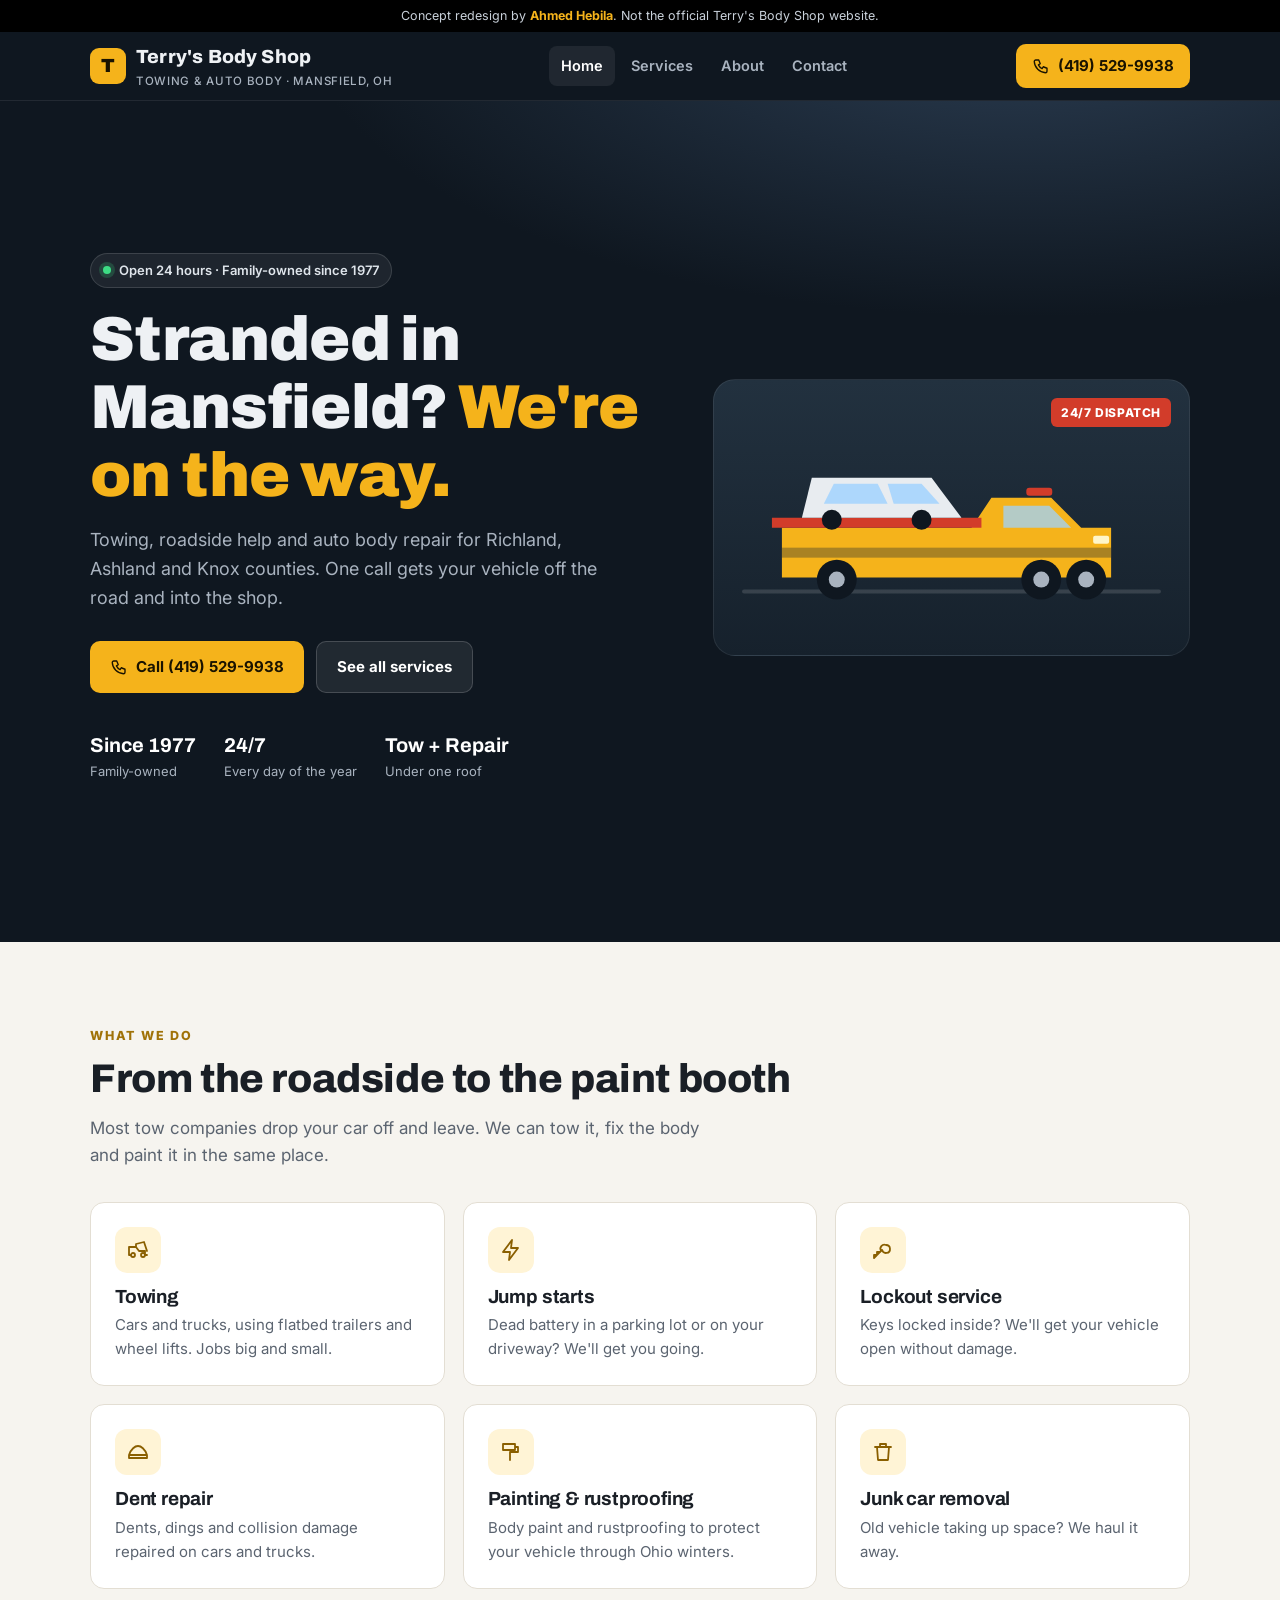
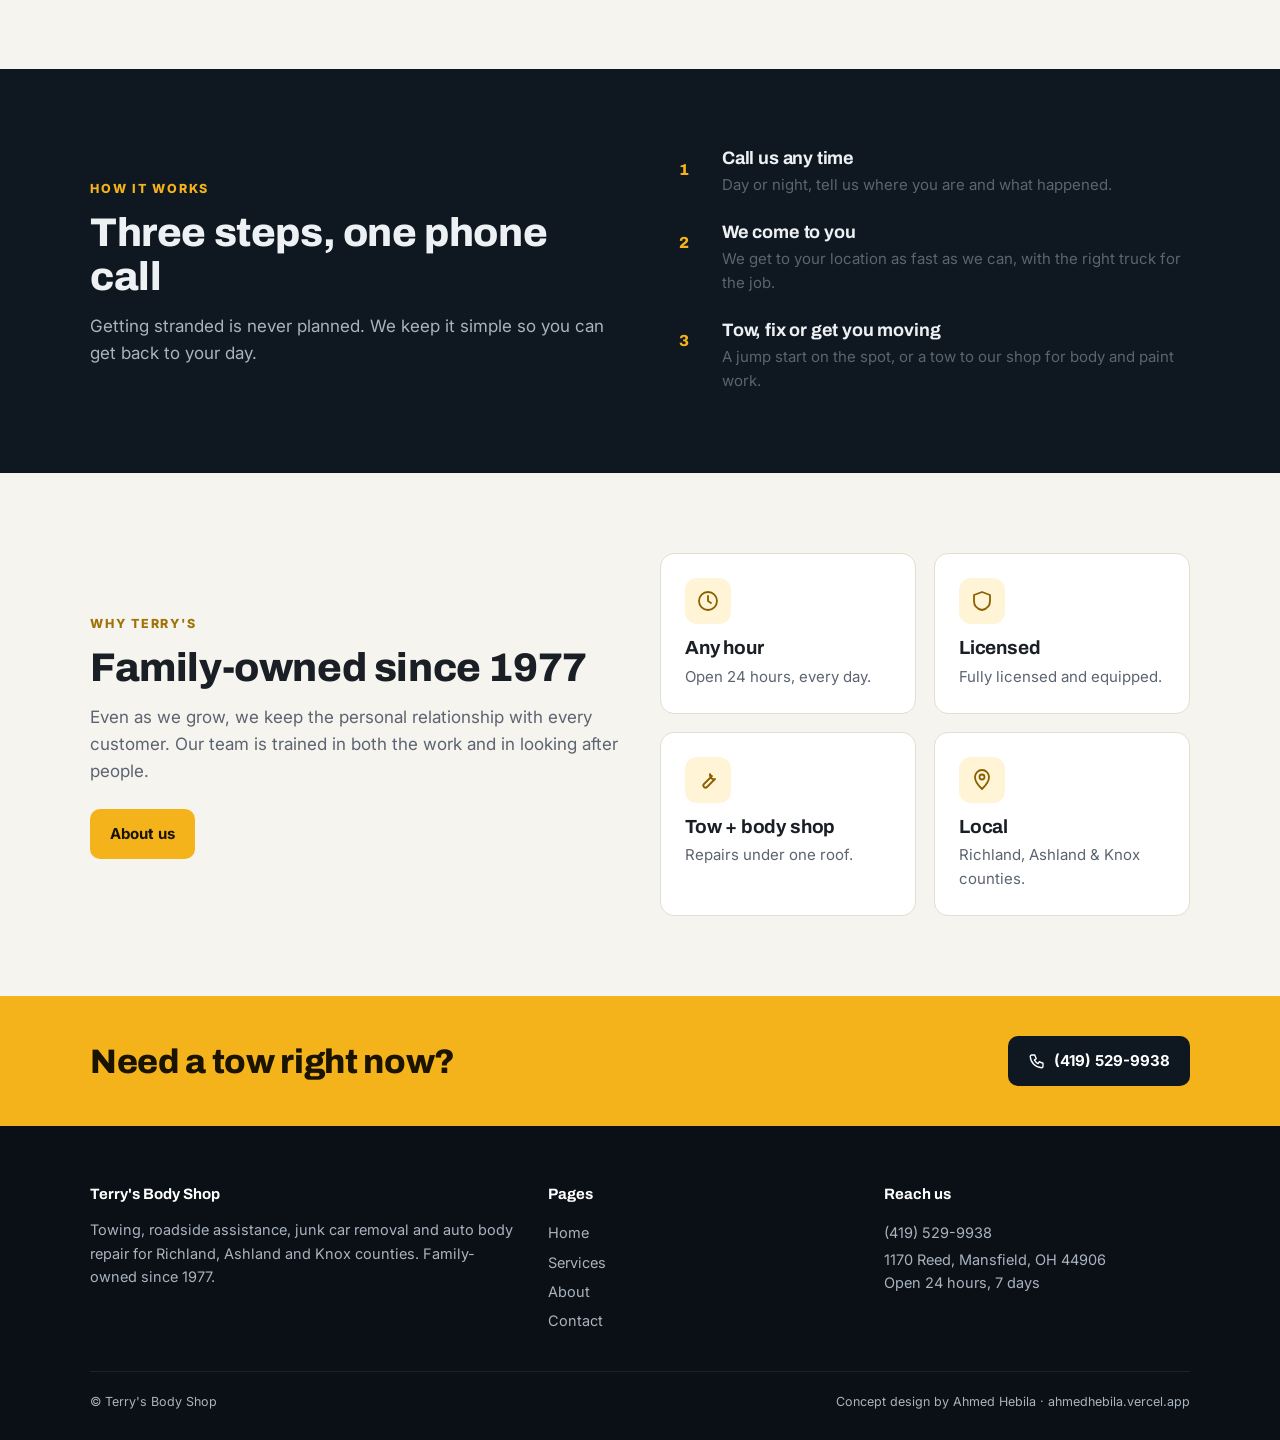
==== index.html @ 671c0fe9 "Terry's Body Shop website redesign concept Co-Authored-By: Claude Opus 5.5 <noreply@anthropic.com>" ====
<!doctype html>
<html lang="en"><head>
<meta charset="utf-8"><meta name="viewport" content="width=device-width,initial-scale=1">
<meta name="robots" content="noindex,nofollow">
<title>Terry's Body Shop | 24/7 Towing & Auto Body, Mansfield OH</title><meta name="description" content="Terry's Body Shop: 24/7 towing, roadside assistance, junk car removal and auto body repair in Mansfield, OH.">
<link rel="preconnect" href="https://fonts.googleapis.com"><link rel="preconnect" href="https://fonts.gstatic.com" crossorigin>
<link href="https://fonts.googleapis.com/css2?family=Archivo:wght@700;800;900&family=Inter:wght@400;500;600;700&display=swap" rel="stylesheet">
<link rel="stylesheet" href="style.css">
</head><body>
<div class="concept">Concept redesign by <b>Ahmed Hebila</b>. Not the official Terry's Body Shop website.</div>
<header class="top"><div class="wrap">
  <a class="brand" href="index.html"><span class="mark">T</span><span>Terry's Body Shop<small>Towing &amp; Auto Body · Mansfield, OH</small></span></a>
  <nav class="main" id="nav"><a href="index.html" aria-current="page">Home</a><a href="services.html">Services</a><a href="about.html">About</a><a href="contact.html">Contact</a></nav>
  <a class="btn btn-accent call" href="tel:+14195299938"><svg viewBox="0 0 24 24" width="18" height="18" fill="none" stroke="currentColor" stroke-width="1.8" stroke-linecap="round" stroke-linejoin="round" aria-hidden="true"><path d="M5 4h4l2 5-2.5 1.5a11 11 0 005 5L15 13l5 2v4a2 2 0 01-2 2A16 16 0 013 6a2 2 0 012-2z"/></svg> (419) 529-9938</a>
  <button class="menu-btn" aria-label="Menu" onclick="document.getElementById('nav').classList.toggle('open')"><svg width="22" height="22" viewBox="0 0 24 24" fill="none" stroke="currentColor" stroke-width="2"><path d="M4 7h16M4 12h16M4 17h16"/></svg></button>
</div></header>
<main>
<section class="hero"><div class="wrap">
  <div>
    <span class="pill"><span class="dot"></span> Open 24 hours · Family-owned since 1977</span>
    <h1>Stranded in Mansfield? <em>We're on the way.</em></h1>
    <p class="lead">Towing, roadside help and auto body repair for Richland, Ashland and Knox counties. One call gets your vehicle off the road and into the shop.</p>
    <div class="ctas"><a class="btn btn-accent" href="tel:+14195299938"><svg viewBox="0 0 24 24" width="18" height="18" fill="none" stroke="currentColor" stroke-width="1.8" stroke-linecap="round" stroke-linejoin="round" aria-hidden="true"><path d="M5 4h4l2 5-2.5 1.5a11 11 0 005 5L15 13l5 2v4a2 2 0 01-2 2A16 16 0 013 6a2 2 0 012-2z"/></svg> Call (419) 529-9938</a><a class="btn btn-ghost" href="services.html">See all services</a></div>
    <div class="facts"><div><b>Since 1977</b>Family-owned</div><div><b>24/7</b>Every day of the year</div><div><b>Tow + Repair</b>Under one roof</div></div>
  </div>
  <div class="truck"><span class="tag">24/7 DISPATCH</span><svg viewBox="0 0 420 220" role="img" aria-label="Flatbed tow truck illustration">
  <rect x="0" y="182" width="420" height="4" rx="2" fill="#ffffff22"/>
  <g>
    <path d="M40 120h190l20-30h60l30 30h30v50H40z" fill="#f5b31b"/>
    <path d="M262 98h46l22 22h-68z" fill="#9fd3ff" opacity=".75"/>
    <rect x="40" y="140" width="330" height="10" fill="#1b2632" opacity=".35"/>
    <path d="M30 110h210v10H30z" fill="#d23c2a"/>
    <path d="M70 70h120l30 40H60z" fill="#e8ecf0"/>
    <path d="M92 76h44l10 20H82z" fill="#9fd3ff" opacity=".8"/>
    <path d="M146 76h34l18 20h-46z" fill="#9fd3ff" opacity=".8"/>
    <circle cx="90" cy="112" r="10" fill="#0f1720"/><circle cx="180" cy="112" r="10" fill="#0f1720"/>
  </g>
  <g fill="#0f1720"><circle cx="95" cy="172" r="20"/><circle cx="300" cy="172" r="20"/><circle cx="345" cy="172" r="20"/></g>
  <g fill="#a9b3bf"><circle cx="95" cy="172" r="8"/><circle cx="300" cy="172" r="8"/><circle cx="345" cy="172" r="8"/></g>
  <rect x="352" y="128" width="16" height="8" rx="2" fill="#fff6c9"/>
  <rect x="285" y="80" width="26" height="8" rx="3" fill="#d23c2a"/>
</svg></div>
</div></section>

<section><div class="wrap">
  <span class="eyebrow">What we do</span>
  <h2>From the roadside to the paint booth</h2>
  <p class="sub">Most tow companies drop your car off and leave. We can tow it, fix the body and paint it in the same place.</p>
  <div class="grid g3" style="margin-top:32px">
    <a class="card link" href="services.html"><div class="ico"><svg viewBox="0 0 24 24" width="24" height="24" fill="none" stroke="currentColor" stroke-width="1.8" stroke-linecap="round" stroke-linejoin="round" aria-hidden="true"><path d="M3 17h2m14 0h2M5 17a2 2 0 104 0 2 2 0 00-4 0zm10 0a2 2 0 104 0 2 2 0 00-4 0zM3 17V9h7l3 4h6v4M10 9V6l8-2 3 9"/></svg></div><h3>Towing</h3><p>Cars and trucks, using flatbed trailers and wheel lifts. Jobs big and small.</p></a>
    <a class="card link" href="services.html"><div class="ico"><svg viewBox="0 0 24 24" width="24" height="24" fill="none" stroke="currentColor" stroke-width="1.8" stroke-linecap="round" stroke-linejoin="round" aria-hidden="true"><path d="M13 2L4 14h7l-1 8 9-12h-7l1-8z"/></svg></div><h3>Jump starts</h3><p>Dead battery in a parking lot or on your driveway? We'll get you going.</p></a>
    <a class="card link" href="services.html"><div class="ico"><svg viewBox="0 0 24 24" width="24" height="24" fill="none" stroke="currentColor" stroke-width="1.8" stroke-linecap="round" stroke-linejoin="round" aria-hidden="true"><path d="M15 7a4 4 0 11-3.9 4.9L3 20v-3h3v-3h3l1.1-1.1A4 4 0 0115 7z"/></svg></div><h3>Lockout service</h3><p>Keys locked inside? We'll get your vehicle open without damage.</p></a>
    <a class="card link" href="services.html"><div class="ico"><svg viewBox="0 0 24 24" width="24" height="24" fill="none" stroke="currentColor" stroke-width="1.8" stroke-linecap="round" stroke-linejoin="round" aria-hidden="true"><path d="M3 15c2-6 6-9 9-9s7 3 9 9M3 15h18v3H3z"/></svg></div><h3>Dent repair</h3><p>Dents, dings and collision damage repaired on cars and trucks.</p></a>
    <a class="card link" href="services.html"><div class="ico"><svg viewBox="0 0 24 24" width="24" height="24" fill="none" stroke="currentColor" stroke-width="1.8" stroke-linecap="round" stroke-linejoin="round" aria-hidden="true"><path d="M4 4h12v6H4zM16 7h3v5h-8v3m0 0v5"/></svg></div><h3>Painting &amp; rustproofing</h3><p>Body paint and rustproofing to protect your vehicle through Ohio winters.</p></a>
    <a class="card link" href="services.html"><div class="ico"><svg viewBox="0 0 24 24" width="24" height="24" fill="none" stroke="currentColor" stroke-width="1.8" stroke-linecap="round" stroke-linejoin="round" aria-hidden="true"><path d="M4 7h16M9 7V4h6v3m-9 0l1 13h10l1-13"/></svg></div><h3>Junk car removal</h3><p>Old vehicle taking up space? We haul it away.</p></a>
  </div>
</div></section>

<section class="dark"><div class="wrap grid g2" style="align-items:center;gap:48px">
  <div>
    <span class="eyebrow">How it works</span>
    <h2>Three steps, one phone call</h2>
    <p class="sub">Getting stranded is never planned. We keep it simple so you can get back to your day.</p>
  </div>
  <div class="grid steps" style="gap:26px">
    <div class="step"><h3>Call us any time</h3><p>Day or night, tell us where you are and what happened.</p></div>
    <div class="step"><h3>We come to you</h3><p>We get to your location as fast as we can, with the right truck for the job.</p></div>
    <div class="step"><h3>Tow, fix or get you moving</h3><p>A jump start on the spot, or a tow to our shop for body and paint work.</p></div>
  </div>
</div></section>

<section><div class="wrap grid g2" style="gap:40px;align-items:center">
  <div>
    <span class="eyebrow">Why Terry's</span>
    <h2>Family-owned since 1977</h2>
    <p class="sub">Even as we grow, we keep the personal relationship with every customer. Our team is trained in both the work and in looking after people.</p>
    <a class="btn btn-accent" style="margin-top:24px" href="about.html">About us</a>
  </div>
  <div class="grid g2">
    <div class="card"><div class="ico"><svg viewBox="0 0 24 24" width="24" height="24" fill="none" stroke="currentColor" stroke-width="1.8" stroke-linecap="round" stroke-linejoin="round" aria-hidden="true"><circle cx="12" cy="12" r="9"/><path d="M12 7v5l3 2"/></svg></div><h3>Any hour</h3><p>Open 24 hours, every day.</p></div>
    <div class="card"><div class="ico"><svg viewBox="0 0 24 24" width="24" height="24" fill="none" stroke="currentColor" stroke-width="1.8" stroke-linecap="round" stroke-linejoin="round" aria-hidden="true"><path d="M12 3l8 3v6c0 5-3.5 8-8 9-4.5-1-8-4-8-9V6l8-3z"/></svg></div><h3>Licensed</h3><p>Fully licensed and equipped.</p></div>
    <div class="card"><div class="ico"><svg viewBox="0 0 24 24" width="24" height="24" fill="none" stroke="currentColor" stroke-width="1.8" stroke-linecap="round" stroke-linejoin="round" aria-hidden="true"><path d="M14 6a4 4 0 005 5l-8 8a2 2 0 01-3-3l8-8a4 4 0 01-2-2z"/></svg></div><h3>Tow + body shop</h3><p>Repairs under one roof.</p></div>
    <div class="card"><div class="ico"><svg viewBox="0 0 24 24" width="24" height="24" fill="none" stroke="currentColor" stroke-width="1.8" stroke-linecap="round" stroke-linejoin="round" aria-hidden="true"><path d="M12 21s7-6.5 7-12a7 7 0 10-14 0c0 5.5 7 12 7 12z"/><circle cx="12" cy="9" r="2.5"/></svg></div><h3>Local</h3><p>Richland, Ashland &amp; Knox counties.</p></div>
  </div>
</div></section>

<div class="band"><div class="wrap"><h2>Need a tow right now?</h2><a class="btn" href="tel:+14195299938"><svg viewBox="0 0 24 24" width="18" height="18" fill="none" stroke="currentColor" stroke-width="1.8" stroke-linecap="round" stroke-linejoin="round" aria-hidden="true"><path d="M5 4h4l2 5-2.5 1.5a11 11 0 005 5L15 13l5 2v4a2 2 0 01-2 2A16 16 0 013 6a2 2 0 012-2z"/></svg> (419) 529-9938</a></div></div>
</main>
<footer><div class="wrap">
  <div class="cols">
    <div><h4>Terry's Body Shop</h4><p>Towing, roadside assistance, junk car removal and auto body repair for Richland, Ashland and Knox counties. Family-owned since 1977.</p></div>
    <div><h4>Pages</h4><a href="index.html">Home</a><a href="services.html">Services</a><a href="about.html">About</a><a href="contact.html">Contact</a></div>
    <div><h4>Reach us</h4><a href="tel:+14195299938">(419) 529-9938</a><span>1170 Reed, Mansfield, OH 44906</span><br><span>Open 24 hours, 7 days</span></div>
  </div>
  <div class="legal"><span>© Terry's Body Shop</span><span>Concept design by Ahmed Hebila · ahmedhebila.vercel.app</span></div>
</div></footer>
<div class="callbar"><a class="btn btn-accent" href="tel:+14195299938"><svg viewBox="0 0 24 24" width="18" height="18" fill="none" stroke="currentColor" stroke-width="1.8" stroke-linecap="round" stroke-linejoin="round" aria-hidden="true"><path d="M5 4h4l2 5-2.5 1.5a11 11 0 005 5L15 13l5 2v4a2 2 0 01-2 2A16 16 0 013 6a2 2 0 012-2z"/></svg> Call now</a><a class="btn btn-ghost" style="background:var(--ink)" href="contact.html">Get directions</a></div>
</body></html>
---- style.css ----
:root{
  --ink:#0f1720; --ink-2:#1b2632; --ink-3:#263443;
  --paper:#f6f4ef; --card:#ffffff; --line:#e3ded3;
  --text:#1a1f26; --muted:#5b6470; --on-dark:#eef1f4; --on-dark-muted:#a9b3bf;
  --accent:#f5b31b; --accent-2:#ffcb4a; --accent-ink:#1a1300;
  --red:#d23c2a;
  --radius:14px; --max:1140px;
}
*{box-sizing:border-box;margin:0;padding:0}
html{scroll-behavior:smooth}
body{font-family:"Inter",system-ui,sans-serif;color:var(--text);background:var(--paper);line-height:1.6;-webkit-font-smoothing:antialiased}
img,svg{display:block;max-width:100%}
a{color:inherit}
.wrap{max-width:var(--max);margin:0 auto;padding:0 20px}
h1,h2,h3{font-family:"Archivo",system-ui,sans-serif;line-height:1.1;letter-spacing:-.01em}

/* concept ribbon */
.concept{background:#000;color:#c9d1da;font-size:12.5px;text-align:center;padding:6px 12px}
.concept b{color:var(--accent)}

/* header */
.top{background:var(--ink);color:var(--on-dark);position:sticky;top:0;z-index:50;border-bottom:1px solid #ffffff14}
.top .wrap{display:flex;align-items:center;justify-content:space-between;height:68px;gap:16px}
.brand{display:flex;align-items:center;gap:10px;text-decoration:none;font-family:"Archivo";font-weight:800;font-size:19px;letter-spacing:.01em}
.brand .mark{width:36px;height:36px;border-radius:9px;background:var(--accent);display:grid;place-items:center;color:var(--accent-ink);font-weight:900}
.brand small{display:block;font-family:"Inter";font-weight:500;font-size:11.5px;color:var(--on-dark-muted);letter-spacing:.06em;text-transform:uppercase}
nav.main{display:flex;gap:4px}
nav.main a{text-decoration:none;color:var(--on-dark-muted);font-weight:600;font-size:14.5px;padding:8px 12px;border-radius:8px}
nav.main a:hover,nav.main a[aria-current]{color:#fff;background:#ffffff12}
.btn{display:inline-flex;align-items:center;gap:8px;text-decoration:none;font-weight:700;border-radius:10px;padding:13px 20px;font-size:15px;border:0;cursor:pointer;font-family:inherit}
.btn-accent{background:var(--accent);color:var(--accent-ink)}
.btn-accent:hover{background:var(--accent-2)}
.btn-ghost{background:#ffffff14;color:#fff;border:1px solid #ffffff2a}
.btn-ghost:hover{background:#ffffff22}
.top .call{padding:10px 16px}
.menu-btn{display:none}

/* hero */
.hero{background:radial-gradient(1200px 500px at 80% -10%,#2b3d52 0%,transparent 60%),var(--ink);color:var(--on-dark);overflow:hidden}
.hero .wrap{display:grid;grid-template-columns:1.1fr .9fr;gap:40px;align-items:center;padding-top:72px;padding-bottom:80px}
.pill{display:inline-flex;align-items:center;gap:8px;background:#ffffff10;border:1px solid #ffffff22;padding:6px 12px;border-radius:99px;font-size:13px;font-weight:600;color:#dfe5eb}
.dot{width:8px;height:8px;border-radius:50%;background:#3ddc84;box-shadow:0 0 0 4px #3ddc8433;animation:pulse 2s infinite}
@keyframes pulse{50%{box-shadow:0 0 0 8px #3ddc8411}}
.hero h1{font-size:clamp(36px,5.2vw,62px);font-weight:900;margin:18px 0 16px}
.hero h1 em{font-style:normal;color:var(--accent)}
.hero p.lead{font-size:18px;color:var(--on-dark-muted);max-width:540px}
.hero .ctas{display:flex;gap:12px;flex-wrap:wrap;margin-top:28px}
.hero .facts{display:flex;gap:28px;margin-top:36px;flex-wrap:wrap}
.hero .facts div{font-size:13px;color:var(--on-dark-muted)}
.hero .facts b{display:block;color:#fff;font-size:20px;font-family:"Archivo"}
.truck{background:linear-gradient(180deg,#22313f,#16212c);border:1px solid #ffffff14;border-radius:22px;padding:28px;position:relative}
.truck .tag{position:absolute;top:18px;right:18px;background:var(--red);color:#fff;font-weight:800;font-size:12px;padding:5px 10px;border-radius:6px;letter-spacing:.05em}

/* sections */
section{padding:80px 0}
.eyebrow{font-size:12.5px;font-weight:800;letter-spacing:.14em;text-transform:uppercase;color:#a07208}
h2{font-size:clamp(28px,3.4vw,40px);font-weight:800;margin:10px 0 14px}
.sub{color:var(--muted);max-width:640px;font-size:17px}
.grid{display:grid;gap:18px}
.g3{grid-template-columns:repeat(3,1fr)}
.g4{grid-template-columns:repeat(4,1fr)}
.g2{grid-template-columns:1fr 1fr}
.card{background:var(--card);border:1px solid var(--line);border-radius:var(--radius);padding:24px}
.card h3{font-size:19px;margin:14px 0 6px}
.card p{color:var(--muted);font-size:15px}
.ico{width:46px;height:46px;border-radius:12px;background:#fff4d6;display:grid;place-items:center;color:#8a5f00}
.ico svg{width:24px;height:24px}
.card.link{text-decoration:none;transition:transform .15s,box-shadow .15s}
.card.link:hover{transform:translateY(-3px);box-shadow:0 12px 30px #0f172014}

.steps{counter-reset:s}
.step{position:relative;padding-left:58px}
.step:before{counter-increment:s;content:counter(s);position:absolute;left:0;top:0;width:40px;height:40px;border-radius:50%;background:var(--ink);color:var(--accent);display:grid;place-items:center;font-weight:800;font-family:"Archivo"}
.step h3{font-size:18px;margin-bottom:4px}
.step p{color:var(--muted);font-size:15px}

.band{background:var(--accent);color:var(--accent-ink)}
.band .wrap{display:flex;align-items:center;justify-content:space-between;gap:20px;padding-top:40px;padding-bottom:40px;flex-wrap:wrap}
.band h2{margin:0;font-size:clamp(24px,3vw,34px)}
.band .btn{background:var(--ink);color:#fff}

.dark{background:var(--ink);color:var(--on-dark)}
.dark .sub{color:var(--on-dark-muted)}
.dark .card{background:var(--ink-2);border-color:#ffffff14}
.dark .card p{color:var(--on-dark-muted)}
.dark .eyebrow{color:var(--accent)}

.page-head{background:var(--ink);color:var(--on-dark);padding:64px 0 56px}
.page-head h1{font-size:clamp(34px,4.6vw,52px);font-weight:900;margin-top:8px}
.page-head p{color:var(--on-dark-muted);max-width:620px;margin-top:12px;font-size:17px}
.crumb{font-size:13px;color:var(--on-dark-muted)}
.crumb a{text-decoration:none}

.chips{display:flex;flex-wrap:wrap;gap:10px}
.chip{background:var(--card);border:1px solid var(--line);border-radius:99px;padding:9px 16px;font-weight:600;font-size:14.5px}

.hours{width:100%;border-collapse:collapse;font-size:15px}
.hours td{padding:10px 0;border-bottom:1px solid var(--line)}
.hours td:last-child{text-align:right;font-weight:700;color:#1f7a45}

form .row{display:grid;grid-template-columns:1fr 1fr;gap:14px}
label{display:block;font-size:13.5px;font-weight:700;margin:14px 0 6px}
input,textarea,select{width:100%;padding:12px 14px;border-radius:10px;border:1px solid var(--line);background:#fff;font:inherit;font-size:15px}
input:focus,textarea:focus,select:focus{outline:3px solid #f5b31b55;border-color:var(--accent)}
textarea{min-height:120px;resize:vertical}
.note{font-size:13px;color:var(--muted);margin-top:10px}

.map{border-radius:var(--radius);overflow:hidden;border:1px solid var(--line);min-height:300px;background:#dfe3e6}
.map iframe{width:100%;height:100%;min-height:300px;border:0}

footer{background:#0a1016;color:var(--on-dark-muted);padding:56px 0 28px;font-size:14.5px}
footer .cols{display:grid;grid-template-columns:1.4fr 1fr 1fr;gap:30px}
footer h4{color:#fff;font-family:"Archivo";margin-bottom:12px;font-size:15px}
footer a{text-decoration:none;display:block;padding:3px 0}
footer a:hover{color:#fff}
footer .legal{border-top:1px solid #ffffff14;margin-top:36px;padding-top:20px;font-size:12.5px;display:flex;justify-content:space-between;gap:12px;flex-wrap:wrap}

/* mobile call bar */
.callbar{display:none}

@media (max-width:900px){
  .hero .wrap{grid-template-columns:1fr;padding-top:48px;padding-bottom:56px}
  .g3,.g4{grid-template-columns:1fr 1fr}
  .g2{grid-template-columns:1fr}
  footer .cols{grid-template-columns:1fr}
  nav.main{display:none;position:absolute;top:68px;left:0;right:0;background:var(--ink);flex-direction:column;padding:10px 16px 16px;border-bottom:1px solid #ffffff14}
  nav.main.open{display:flex}
  .menu-btn{display:grid;place-items:center;width:42px;height:42px;border-radius:10px;background:#ffffff12;border:0;color:#fff;cursor:pointer}
  .top .call{display:none}
  .callbar{display:flex;position:fixed;left:12px;right:12px;bottom:12px;z-index:60;gap:10px}
  .callbar a{flex:1;justify-content:center;box-shadow:0 10px 30px #0006}
  body{padding-bottom:76px}
  section{padding:56px 0}
}
@media (max-width:560px){
  .g3,.g4{grid-template-columns:1fr}
  form .row{grid-template-columns:1fr}
  .truck{padding:18px}
}
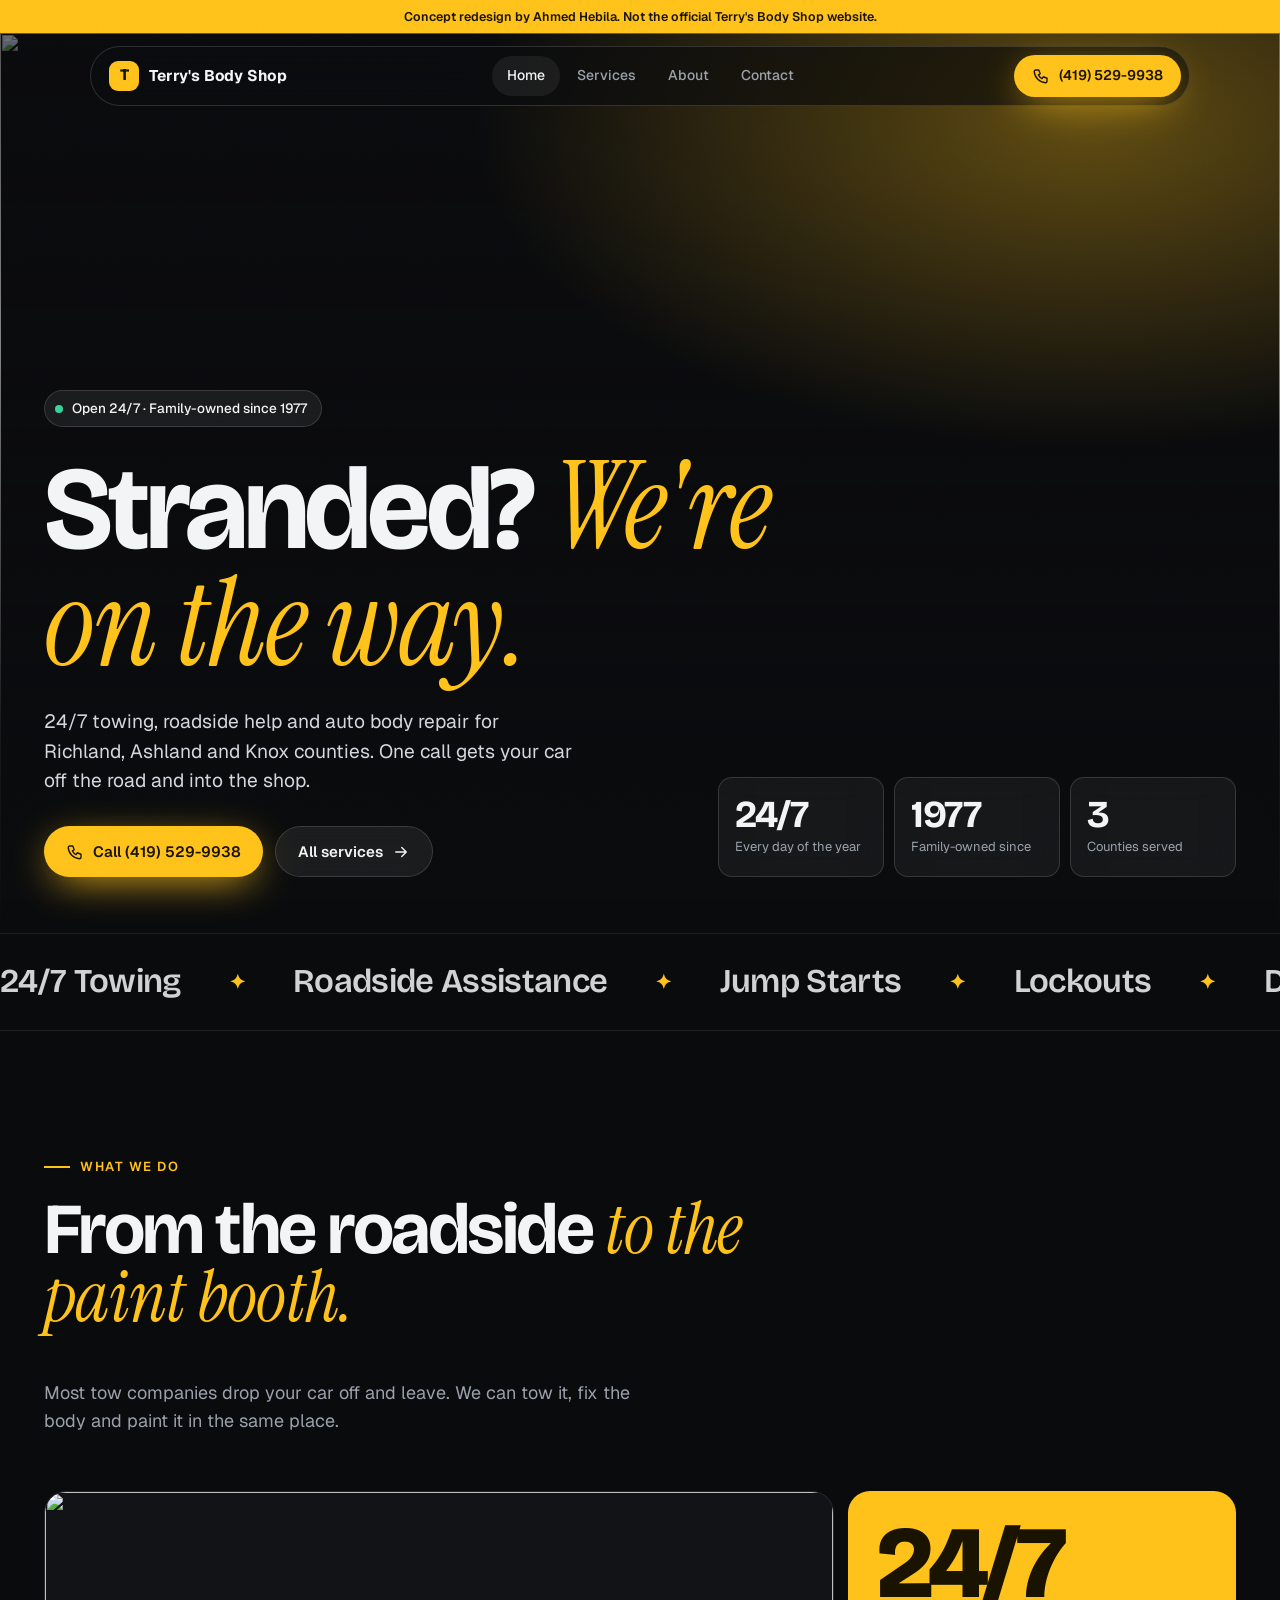
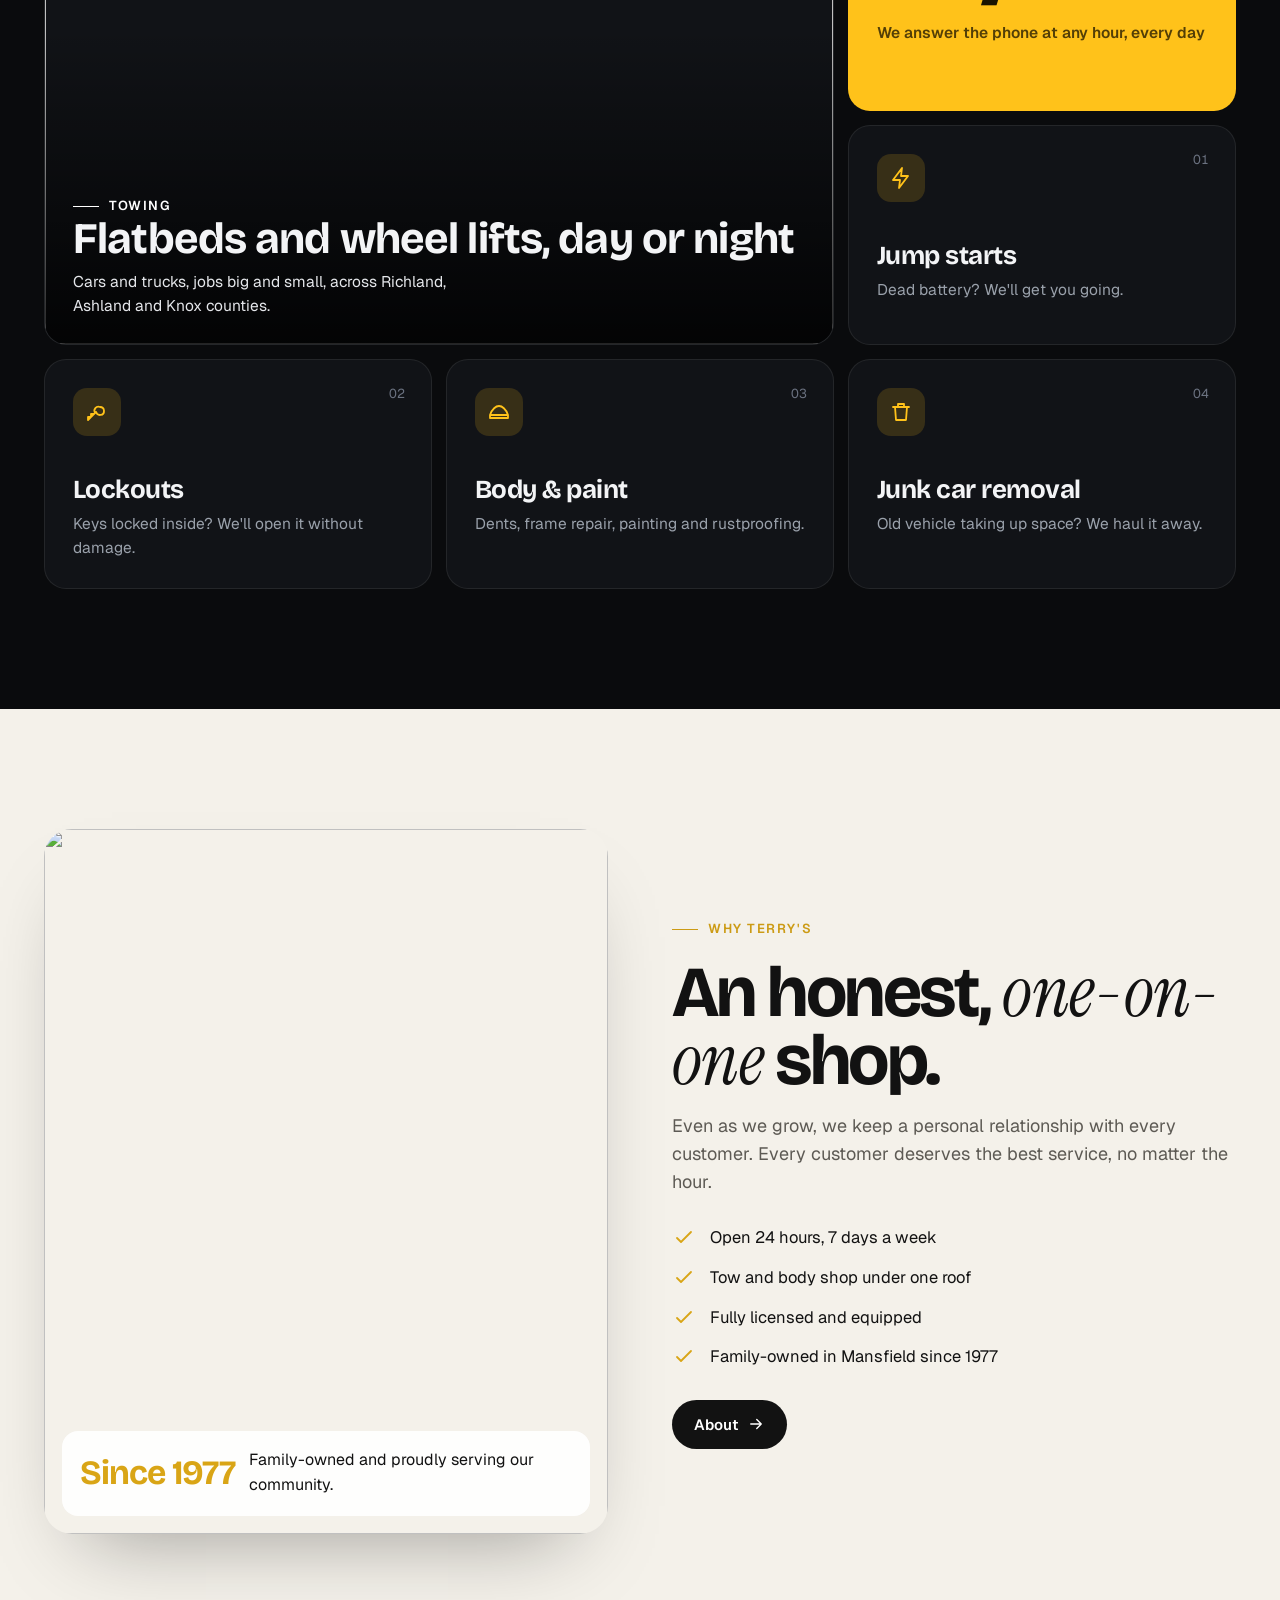
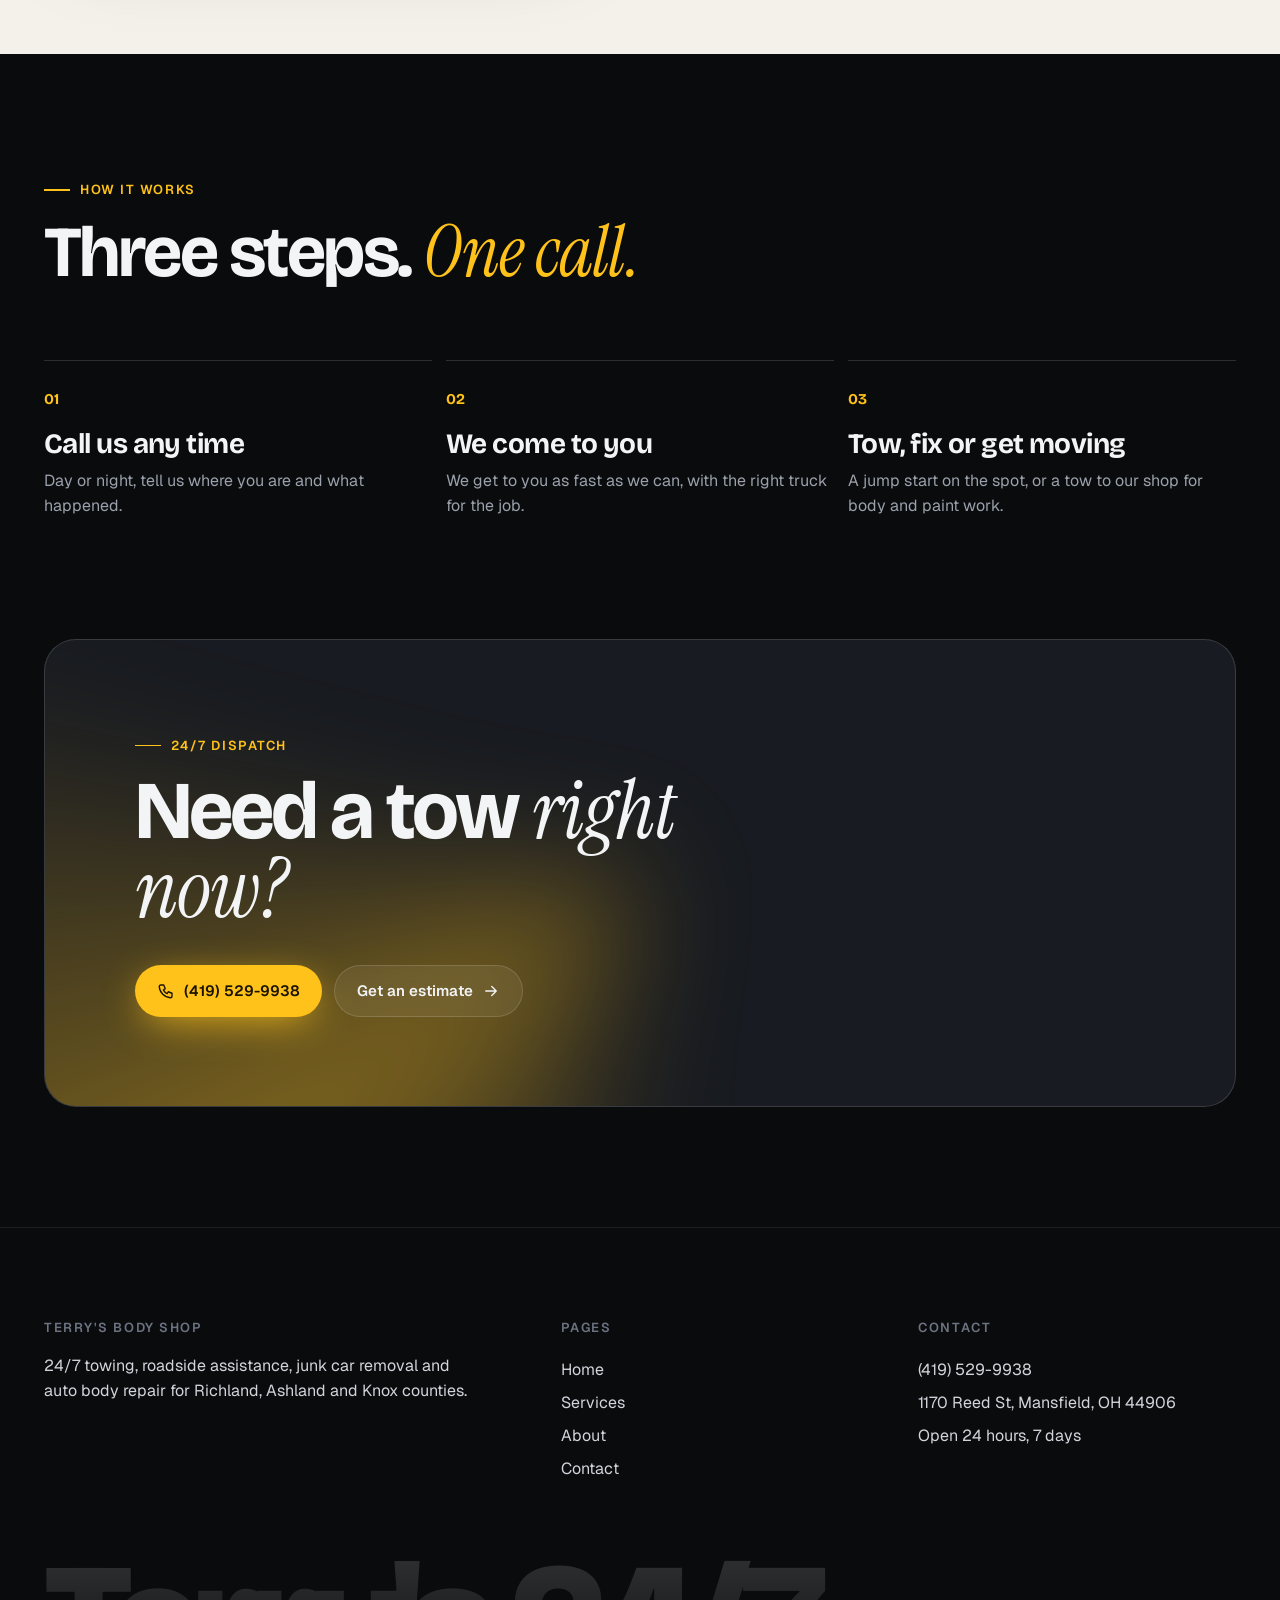
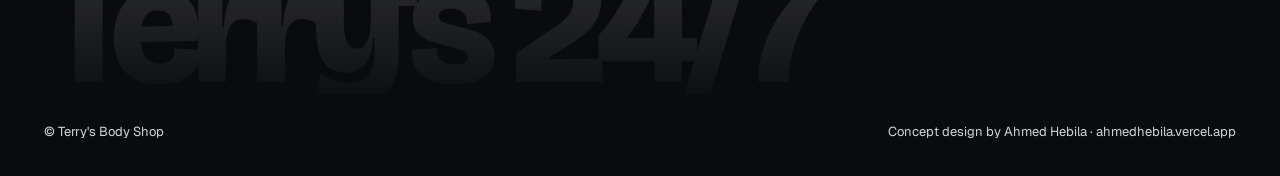
==== commit 78970c52: "New 2026 design Co-Authored-By: Claude Opus 5.5 <noreply@anthropic.com>" ====
--- a/index.html
+++ b/index.html
@@ -1,98 +1,29 @@
-<!doctype html>
-<html lang="en"><head>
-<meta charset="utf-8"><meta name="viewport" content="width=device-width,initial-scale=1">
-<meta name="robots" content="noindex,nofollow">
-<title>Terry's Body Shop | 24/7 Towing & Auto Body, Mansfield OH</title><meta name="description" content="Terry's Body Shop: 24/7 towing, roadside assistance, junk car removal and auto body repair in Mansfield, OH.">
+<!doctype html><html lang="en"><head><meta charset="utf-8"><meta name="viewport" content="width=device-width,initial-scale=1,viewport-fit=cover">
+<meta name="robots" content="noindex,nofollow"><title>Terry&#x27;s Body Shop &amp; Towing | 24/7 Towing in Mansfield, OH</title><meta name="description" content="Terry&#x27;s Body Shop &amp; Towing: family-owned 24/7 towing, roadside assistance and auto body repair in Mansfield, Ohio since 1977.">
+<meta name="theme-color" content="#0a0b0d">
 <link rel="preconnect" href="https://fonts.googleapis.com"><link rel="preconnect" href="https://fonts.gstatic.com" crossorigin>
-<link href="https://fonts.googleapis.com/css2?family=Archivo:wght@700;800;900&family=Inter:wght@400;500;600;700&display=swap" rel="stylesheet">
-<link rel="stylesheet" href="style.css">
-</head><body>
-<div class="concept">Concept redesign by <b>Ahmed Hebila</b>. Not the official Terry's Body Shop website.</div>
-<header class="top"><div class="wrap">
-  <a class="brand" href="index.html"><span class="mark">T</span><span>Terry's Body Shop<small>Towing &amp; Auto Body · Mansfield, OH</small></span></a>
-  <nav class="main" id="nav"><a href="index.html" aria-current="page">Home</a><a href="services.html">Services</a><a href="about.html">About</a><a href="contact.html">Contact</a></nav>
-  <a class="btn btn-accent call" href="tel:+14195299938"><svg viewBox="0 0 24 24" width="18" height="18" fill="none" stroke="currentColor" stroke-width="1.8" stroke-linecap="round" stroke-linejoin="round" aria-hidden="true"><path d="M5 4h4l2 5-2.5 1.5a11 11 0 005 5L15 13l5 2v4a2 2 0 01-2 2A16 16 0 013 6a2 2 0 012-2z"/></svg> (419) 529-9938</a>
-  <button class="menu-btn" aria-label="Menu" onclick="document.getElementById('nav').classList.toggle('open')"><svg width="22" height="22" viewBox="0 0 24 24" fill="none" stroke="currentColor" stroke-width="2"><path d="M4 7h16M4 12h16M4 17h16"/></svg></button>
-</div></header>
+<link href="https://fonts.googleapis.com/css2?family=Bricolage+Grotesque:opsz,wght@12..96,600;12..96,700;12..96,800&family=Geist:wght@400;500;600;700&family=Instrument+Serif:ital@1&display=swap" rel="stylesheet">
+<link rel="stylesheet" href="style.css"></head><body>
+<div class="concept">Concept redesign by Ahmed Hebila. Not the official Terry&#x27;s Body Shop website.</div>
+<header class="nav"><a class="brand" href="index.html"><i>T</i>Terry&#x27;s Body Shop</a><nav class="links"><a href="index.html" aria-current=page>Home</a><a href="services.html">Services</a><a href="about.html">About</a><a href="contact.html">Contact</a></nav>
+<a class="btn btn-acc" href="tel:+14195299938"><svg viewBox="0 0 24 24" fill="none" stroke="currentColor" stroke-width="1.8" stroke-linecap="round" stroke-linejoin="round" aria-hidden="true"><path d="M5 4h4l2 5-2.5 1.5a11 11 0 005 5L15 13l5 2v4a2 2 0 01-2 2A16 16 0 013 6a2 2 0 012-2z"/></svg>(419) 529-9938</a><button class="burger" aria-label="Open menu"><svg width="20" height="20" viewBox="0 0 24 24" fill="none" stroke="currentColor" stroke-width="2"><path d="M4 8h16M4 16h16"/></svg></button></header>
 <main>
-<section class="hero"><div class="wrap">
-  <div>
-    <span class="pill"><span class="dot"></span> Open 24 hours · Family-owned since 1977</span>
-    <h1>Stranded in Mansfield? <em>We're on the way.</em></h1>
-    <p class="lead">Towing, roadside help and auto body repair for Richland, Ashland and Knox counties. One call gets your vehicle off the road and into the shop.</p>
-    <div class="ctas"><a class="btn btn-accent" href="tel:+14195299938"><svg viewBox="0 0 24 24" width="18" height="18" fill="none" stroke="currentColor" stroke-width="1.8" stroke-linecap="round" stroke-linejoin="round" aria-hidden="true"><path d="M5 4h4l2 5-2.5 1.5a11 11 0 005 5L15 13l5 2v4a2 2 0 01-2 2A16 16 0 013 6a2 2 0 012-2z"/></svg> Call (419) 529-9938</a><a class="btn btn-ghost" href="services.html">See all services</a></div>
-    <div class="facts"><div><b>Since 1977</b>Family-owned</div><div><b>24/7</b>Every day of the year</div><div><b>Tow + Repair</b>Under one roof</div></div>
-  </div>
-  <div class="truck"><span class="tag">24/7 DISPATCH</span><svg viewBox="0 0 420 220" role="img" aria-label="Flatbed tow truck illustration">
-  <rect x="0" y="182" width="420" height="4" rx="2" fill="#ffffff22"/>
-  <g>
-    <path d="M40 120h190l20-30h60l30 30h30v50H40z" fill="#f5b31b"/>
-    <path d="M262 98h46l22 22h-68z" fill="#9fd3ff" opacity=".75"/>
-    <rect x="40" y="140" width="330" height="10" fill="#1b2632" opacity=".35"/>
-    <path d="M30 110h210v10H30z" fill="#d23c2a"/>
-    <path d="M70 70h120l30 40H60z" fill="#e8ecf0"/>
-    <path d="M92 76h44l10 20H82z" fill="#9fd3ff" opacity=".8"/>
-    <path d="M146 76h34l18 20h-46z" fill="#9fd3ff" opacity=".8"/>
-    <circle cx="90" cy="112" r="10" fill="#0f1720"/><circle cx="180" cy="112" r="10" fill="#0f1720"/>
-  </g>
-  <g fill="#0f1720"><circle cx="95" cy="172" r="20"/><circle cx="300" cy="172" r="20"/><circle cx="345" cy="172" r="20"/></g>
-  <g fill="#a9b3bf"><circle cx="95" cy="172" r="8"/><circle cx="300" cy="172" r="8"/><circle cx="345" cy="172" r="8"/></g>
-  <rect x="352" y="128" width="16" height="8" rx="2" fill="#fff6c9"/>
-  <rect x="285" y="80" width="26" height="8" rx="3" fill="#d23c2a"/>
-</svg></div>
-</div></section>
-
-<section><div class="wrap">
-  <span class="eyebrow">What we do</span>
-  <h2>From the roadside to the paint booth</h2>
-  <p class="sub">Most tow companies drop your car off and leave. We can tow it, fix the body and paint it in the same place.</p>
-  <div class="grid g3" style="margin-top:32px">
-    <a class="card link" href="services.html"><div class="ico"><svg viewBox="0 0 24 24" width="24" height="24" fill="none" stroke="currentColor" stroke-width="1.8" stroke-linecap="round" stroke-linejoin="round" aria-hidden="true"><path d="M3 17h2m14 0h2M5 17a2 2 0 104 0 2 2 0 00-4 0zm10 0a2 2 0 104 0 2 2 0 00-4 0zM3 17V9h7l3 4h6v4M10 9V6l8-2 3 9"/></svg></div><h3>Towing</h3><p>Cars and trucks, using flatbed trailers and wheel lifts. Jobs big and small.</p></a>
-    <a class="card link" href="services.html"><div class="ico"><svg viewBox="0 0 24 24" width="24" height="24" fill="none" stroke="currentColor" stroke-width="1.8" stroke-linecap="round" stroke-linejoin="round" aria-hidden="true"><path d="M13 2L4 14h7l-1 8 9-12h-7l1-8z"/></svg></div><h3>Jump starts</h3><p>Dead battery in a parking lot or on your driveway? We'll get you going.</p></a>
-    <a class="card link" href="services.html"><div class="ico"><svg viewBox="0 0 24 24" width="24" height="24" fill="none" stroke="currentColor" stroke-width="1.8" stroke-linecap="round" stroke-linejoin="round" aria-hidden="true"><path d="M15 7a4 4 0 11-3.9 4.9L3 20v-3h3v-3h3l1.1-1.1A4 4 0 0115 7z"/></svg></div><h3>Lockout service</h3><p>Keys locked inside? We'll get your vehicle open without damage.</p></a>
-    <a class="card link" href="services.html"><div class="ico"><svg viewBox="0 0 24 24" width="24" height="24" fill="none" stroke="currentColor" stroke-width="1.8" stroke-linecap="round" stroke-linejoin="round" aria-hidden="true"><path d="M3 15c2-6 6-9 9-9s7 3 9 9M3 15h18v3H3z"/></svg></div><h3>Dent repair</h3><p>Dents, dings and collision damage repaired on cars and trucks.</p></a>
-    <a class="card link" href="services.html"><div class="ico"><svg viewBox="0 0 24 24" width="24" height="24" fill="none" stroke="currentColor" stroke-width="1.8" stroke-linecap="round" stroke-linejoin="round" aria-hidden="true"><path d="M4 4h12v6H4zM16 7h3v5h-8v3m0 0v5"/></svg></div><h3>Painting &amp; rustproofing</h3><p>Body paint and rustproofing to protect your vehicle through Ohio winters.</p></a>
-    <a class="card link" href="services.html"><div class="ico"><svg viewBox="0 0 24 24" width="24" height="24" fill="none" stroke="currentColor" stroke-width="1.8" stroke-linecap="round" stroke-linejoin="round" aria-hidden="true"><path d="M4 7h16M9 7V4h6v3m-9 0l1 13h10l1-13"/></svg></div><h3>Junk car removal</h3><p>Old vehicle taking up space? We haul it away.</p></a>
-  </div>
-</div></section>
-
-<section class="dark"><div class="wrap grid g2" style="align-items:center;gap:48px">
-  <div>
-    <span class="eyebrow">How it works</span>
-    <h2>Three steps, one phone call</h2>
-    <p class="sub">Getting stranded is never planned. We keep it simple so you can get back to your day.</p>
-  </div>
-  <div class="grid steps" style="gap:26px">
-    <div class="step"><h3>Call us any time</h3><p>Day or night, tell us where you are and what happened.</p></div>
-    <div class="step"><h3>We come to you</h3><p>We get to your location as fast as we can, with the right truck for the job.</p></div>
-    <div class="step"><h3>Tow, fix or get you moving</h3><p>A jump start on the spot, or a tow to our shop for body and paint work.</p></div>
-  </div>
-</div></section>
-
-<section><div class="wrap grid g2" style="gap:40px;align-items:center">
-  <div>
-    <span class="eyebrow">Why Terry's</span>
-    <h2>Family-owned since 1977</h2>
-    <p class="sub">Even as we grow, we keep the personal relationship with every customer. Our team is trained in both the work and in looking after people.</p>
-    <a class="btn btn-accent" style="margin-top:24px" href="about.html">About us</a>
-  </div>
-  <div class="grid g2">
-    <div class="card"><div class="ico"><svg viewBox="0 0 24 24" width="24" height="24" fill="none" stroke="currentColor" stroke-width="1.8" stroke-linecap="round" stroke-linejoin="round" aria-hidden="true"><circle cx="12" cy="12" r="9"/><path d="M12 7v5l3 2"/></svg></div><h3>Any hour</h3><p>Open 24 hours, every day.</p></div>
-    <div class="card"><div class="ico"><svg viewBox="0 0 24 24" width="24" height="24" fill="none" stroke="currentColor" stroke-width="1.8" stroke-linecap="round" stroke-linejoin="round" aria-hidden="true"><path d="M12 3l8 3v6c0 5-3.5 8-8 9-4.5-1-8-4-8-9V6l8-3z"/></svg></div><h3>Licensed</h3><p>Fully licensed and equipped.</p></div>
-    <div class="card"><div class="ico"><svg viewBox="0 0 24 24" width="24" height="24" fill="none" stroke="currentColor" stroke-width="1.8" stroke-linecap="round" stroke-linejoin="round" aria-hidden="true"><path d="M14 6a4 4 0 005 5l-8 8a2 2 0 01-3-3l8-8a4 4 0 01-2-2z"/></svg></div><h3>Tow + body shop</h3><p>Repairs under one roof.</p></div>
-    <div class="card"><div class="ico"><svg viewBox="0 0 24 24" width="24" height="24" fill="none" stroke="currentColor" stroke-width="1.8" stroke-linecap="round" stroke-linejoin="round" aria-hidden="true"><path d="M12 21s7-6.5 7-12a7 7 0 10-14 0c0 5.5 7 12 7 12z"/><circle cx="12" cy="9" r="2.5"/></svg></div><h3>Local</h3><p>Richland, Ashland &amp; Knox counties.</p></div>
-  </div>
-</div></section>
-
-<div class="band"><div class="wrap"><h2>Need a tow right now?</h2><a class="btn" href="tel:+14195299938"><svg viewBox="0 0 24 24" width="18" height="18" fill="none" stroke="currentColor" stroke-width="1.8" stroke-linecap="round" stroke-linejoin="round" aria-hidden="true"><path d="M5 4h4l2 5-2.5 1.5a11 11 0 005 5L15 13l5 2v4a2 2 0 01-2 2A16 16 0 013 6a2 2 0 012-2z"/></svg> (419) 529-9938</a></div></div>
-</main>
-<footer><div class="wrap">
-  <div class="cols">
-    <div><h4>Terry's Body Shop</h4><p>Towing, roadside assistance, junk car removal and auto body repair for Richland, Ashland and Knox counties. Family-owned since 1977.</p></div>
-    <div><h4>Pages</h4><a href="index.html">Home</a><a href="services.html">Services</a><a href="about.html">About</a><a href="contact.html">Contact</a></div>
-    <div><h4>Reach us</h4><a href="tel:+14195299938">(419) 529-9938</a><span>1170 Reed, Mansfield, OH 44906</span><br><span>Open 24 hours, 7 days</span></div>
-  </div>
-  <div class="legal"><span>© Terry's Body Shop</span><span>Concept design by Ahmed Hebila · ahmedhebila.vercel.app</span></div>
-</div></footer>
-<div class="callbar"><a class="btn btn-accent" href="tel:+14195299938"><svg viewBox="0 0 24 24" width="18" height="18" fill="none" stroke="currentColor" stroke-width="1.8" stroke-linecap="round" stroke-linejoin="round" aria-hidden="true"><path d="M5 4h4l2 5-2.5 1.5a11 11 0 005 5L15 13l5 2v4a2 2 0 01-2 2A16 16 0 013 6a2 2 0 012-2z"/></svg> Call now</a><a class="btn btn-ghost" style="background:var(--ink)" href="contact.html">Get directions</a></div>
-</body></html>+<section class="hero"><div class="hero-bg"><img src="https://images.unsplash.com/photo-1730514784243-f0e7f09c9f50?auto=format&fit=crop&w=2000&q=75" alt="" fetchpriority="high"></div><div class="wrap" style="width:100%">
+<span class="chip rv"><span class="live"></span>Open 24/7 · Family-owned since 1977</span>
+<h1 class="display rv d1">Stranded? <span class="serif acc">We're on the way.</span></h1>
+<div class="hero-row"><div><p class="lead rv d2">24/7 towing, roadside help and auto body repair for Richland, Ashland and Knox counties. One call gets your car off the road and into the shop.</p><div class="ctas rv d3"><a class="btn btn-acc" href="tel:+14195299938"><svg viewBox="0 0 24 24" fill="none" stroke="currentColor" stroke-width="1.8" stroke-linecap="round" stroke-linejoin="round" aria-hidden="true"><path d="M5 4h4l2 5-2.5 1.5a11 11 0 005 5L15 13l5 2v4a2 2 0 01-2 2A16 16 0 013 6a2 2 0 012-2z"/></svg>Call (419) 529-9938</a><a class="btn btn-glass" href="services.html">All services <svg viewBox="0 0 24 24" fill="none" stroke="currentColor" stroke-width="1.8" stroke-linecap="round" stroke-linejoin="round" aria-hidden="true"><path d="M5 12h14M13 6l6 6-6 6"/></svg></a></div></div>
+<div class="stats rv d3"><div class="stat"><b>24/7</b><span>Every day of the year</span></div><div class="stat"><b>1977</b><span>Family-owned since</span></div><div class="stat"><b data-count="3" data-suffix="">3</b><span>Counties served</span></div></div></div></div></section>
+<div class="marquee" aria-hidden="true"><div class="track"><span>24/7 Towing</span><span>Roadside Assistance</span><span>Jump Starts</span><span>Lockouts</span><span>Dent Repair</span><span>Frame Repair</span><span>Painting</span><span>Rustproofing</span><span>Junk Car Removal</span><span>24/7 Towing</span><span>Roadside Assistance</span><span>Jump Starts</span><span>Lockouts</span><span>Dent Repair</span><span>Frame Repair</span><span>Painting</span><span>Rustproofing</span><span>Junk Car Removal</span></div></div>
+<section><div class="wrap"><div class="head"><div><span class="kicker rv">What we do</span><h2 class="display h2 rv d1">From the roadside <span class="serif acc">to the paint booth.</span></h2></div><p class="sub rv d2">Most tow companies drop your car off and leave. We can tow it, fix the body and paint it in the same place.</p></div>
+<div class="bento"><div class="tile photo w8 tall rv"><img src="https://images.unsplash.com/photo-1686966933735-305bd8fe0a77?auto=format&fit=crop&w=1400&q=75" alt="" loading="lazy"><div class="cap"><span class="kicker" style="color:#fff">Towing</span><h3 style="font-size:clamp(30px,3.4vw,46px)">Flatbeds and wheel lifts, day or night</h3><p>Cars and trucks, jobs big and small, across Richland, Ashland and Knox counties.</p></div></div><div class="tile acc rv d1"><div class="big">24/7</div><p style="margin-top:14px;font-weight:600">We answer the phone at any hour, every day</p></div><div class="tile  rv d0"><span class="num">01</span><div class="ic"><svg viewBox="0 0 24 24" fill="none" stroke="currentColor" stroke-width="1.8" stroke-linecap="round" stroke-linejoin="round" aria-hidden="true"><path d="M13 2L4 14h7l-1 8 9-12h-7l1-8z"/></svg></div><h3>Jump starts</h3><p>Dead battery? We&#x27;ll get you going.</p></div><div class="tile  rv d1"><span class="num">02</span><div class="ic"><svg viewBox="0 0 24 24" fill="none" stroke="currentColor" stroke-width="1.8" stroke-linecap="round" stroke-linejoin="round" aria-hidden="true"><path d="M15 7a4 4 0 11-3.9 4.9L3 20v-3h3v-3h3l1.1-1.1A4 4 0 0115 7z"/></svg></div><h3>Lockouts</h3><p>Keys locked inside? We&#x27;ll open it without damage.</p></div><div class="tile  rv d2"><span class="num">03</span><div class="ic"><svg viewBox="0 0 24 24" fill="none" stroke="currentColor" stroke-width="1.8" stroke-linecap="round" stroke-linejoin="round" aria-hidden="true"><path d="M3 15c2-6 6-9 9-9s7 3 9 9M3 15h18v3H3z"/></svg></div><h3>Body &amp; paint</h3><p>Dents, frame repair, painting and rustproofing.</p></div><div class="tile  rv d0"><span class="num">04</span><div class="ic"><svg viewBox="0 0 24 24" fill="none" stroke="currentColor" stroke-width="1.8" stroke-linecap="round" stroke-linejoin="round" aria-hidden="true"><path d="M4 7h16M9 7V4h6v3m-9 0l1 13h10l1-13"/></svg></div><h3>Junk car removal</h3><p>Old vehicle taking up space? We haul it away.</p></div></div></div></section>
+<section class="light"><div class="wrap split"><div class="frame rv"><img src="https://images.unsplash.com/photo-1727893304219-063d142ce6f3?auto=format&fit=crop&w=1200&q=75" alt="" loading="lazy"><div class="badge"><b>Since 1977</b><span>Family-owned and proudly serving our community.</span></div></div>
+<div><span class="kicker rv">Why Terry&#x27;s</span><h2 class="display h2 rv d1" style="color:var(--ink)">An honest, <span class="serif">one-on-one</span> shop.</h2><p class="sub rv d2">Even as we grow, we keep a personal relationship with every customer. Every customer deserves the best service, no matter the hour.</p><ul class="ticks rv d3"><li><svg viewBox="0 0 24 24" fill="none" stroke="currentColor" stroke-width="1.8" stroke-linecap="round" stroke-linejoin="round" aria-hidden="true"><path d="M5 12l4 4L19 6"/></svg><span>Open 24 hours, 7 days a week</span></li><li><svg viewBox="0 0 24 24" fill="none" stroke="currentColor" stroke-width="1.8" stroke-linecap="round" stroke-linejoin="round" aria-hidden="true"><path d="M5 12l4 4L19 6"/></svg><span>Tow and body shop under one roof</span></li><li><svg viewBox="0 0 24 24" fill="none" stroke="currentColor" stroke-width="1.8" stroke-linecap="round" stroke-linejoin="round" aria-hidden="true"><path d="M5 12l4 4L19 6"/></svg><span>Fully licensed and equipped</span></li><li><svg viewBox="0 0 24 24" fill="none" stroke="currentColor" stroke-width="1.8" stroke-linecap="round" stroke-linejoin="round" aria-hidden="true"><path d="M5 12l4 4L19 6"/></svg><span>Family-owned in Mansfield since 1977</span></li></ul>
+<div class="ctas rv d3"><a class="btn btn-dark" href="about.html">About <svg viewBox="0 0 24 24" fill="none" stroke="currentColor" stroke-width="1.8" stroke-linecap="round" stroke-linejoin="round" aria-hidden="true"><path d="M5 12h14M13 6l6 6-6 6"/></svg></a></div></div></div></section>
+<section><div class="wrap"><div class="head"><div><span class="kicker rv">How it works</span><h2 class="display h2 rv d1">Three steps. <span class="serif acc">One call.</span></h2></div></div><div class="steps"><div class="step rv d0"><h3>Call us any time</h3><p>Day or night, tell us where you are and what happened.</p></div><div class="step rv d1"><h3>We come to you</h3><p>We get to you as fast as we can, with the right truck for the job.</p></div><div class="step rv d2"><h3>Tow, fix or get moving</h3><p>A jump start on the spot, or a tow to our shop for body and paint work.</p></div></div></div></section>
+<section style="padding-top:0"><div class="wrap"><div class="cta rv"><span class="kicker">24/7 dispatch</span><h2 class="display" style="margin-top:16px">Need a tow <span class="serif">right now?</span></h2>
+<div class="ctas"><a class="btn btn-acc" href="tel:+14195299938"><svg viewBox="0 0 24 24" fill="none" stroke="currentColor" stroke-width="1.8" stroke-linecap="round" stroke-linejoin="round" aria-hidden="true"><path d="M5 4h4l2 5-2.5 1.5a11 11 0 005 5L15 13l5 2v4a2 2 0 01-2 2A16 16 0 013 6a2 2 0 012-2z"/></svg>(419) 529-9938</a><a class="btn btn-glass" href="contact.html">Get an estimate <svg viewBox="0 0 24 24" fill="none" stroke="currentColor" stroke-width="1.8" stroke-linecap="round" stroke-linejoin="round" aria-hidden="true"><path d="M5 12h14M13 6l6 6-6 6"/></svg></a></div></div></div></section></main>
+<footer><div class="wrap"><div class="fcols"><div><h4>Terry&#x27;s Body Shop</h4><p style="color:#d1d5db;max-width:40ch">24/7 towing, roadside assistance, junk car removal and auto body repair for Richland, Ashland and Knox counties.</p></div>
+<div><h4>Pages</h4><a href="index.html">Home</a><a href="services.html">Services</a><a href="about.html">About</a><a href="contact.html">Contact</a></div><div><h4>Contact</h4><a href="tel:+14195299938">(419) 529-9938</a><span>1170 Reed St, Mansfield, OH 44906</span><span>Open 24 hours, 7 days</span></div></div>
+<div class="wordmark">Terry&#x27;s 24/7</div><div class="legal"><span>© Terry&#x27;s Body Shop</span><span>Concept design by Ahmed Hebila · ahmedhebila.vercel.app</span></div></div></footer>
+<div class="actionbar"><a class="btn btn-acc" href="tel:+14195299938"><svg viewBox="0 0 24 24" fill="none" stroke="currentColor" stroke-width="1.8" stroke-linecap="round" stroke-linejoin="round" aria-hidden="true"><path d="M5 4h4l2 5-2.5 1.5a11 11 0 005 5L15 13l5 2v4a2 2 0 01-2 2A16 16 0 013 6a2 2 0 012-2z"/></svg>Call now</a><a class="btn btn-glass" href="contact.html">Get an estimate</a></div>
+<script src="site.js"></script></body></html>
--- a/style.css
+++ b/style.css
@@ -1,139 +1,222 @@
+/* 2026 small-business site system — Ahmed Hebila */
 :root{
-  --ink:#0f1720; --ink-2:#1b2632; --ink-3:#263443;
-  --paper:#f6f4ef; --card:#ffffff; --line:#e3ded3;
-  --text:#1a1f26; --muted:#5b6470; --on-dark:#eef1f4; --on-dark-muted:#a9b3bf;
-  --accent:#f5b31b; --accent-2:#ffcb4a; --accent-ink:#1a1300;
-  --red:#d23c2a;
-  --radius:14px; --max:1140px;
+  --bg:#0a0b0d; --bg-2:#111317; --bg-3:#181b21; --line:#ffffff14; --line-2:#ffffff24;
+  --text:#f3f4f6; --muted:#9aa1ab; --dim:#6b7280;
+  --paper:#f4f1ea; --paper-2:#ebe6db; --ink:#121212; --ink-muted:#5d5a54;
+  --accent:#ff6b2c; --accent-2:#ffb38a; --on-accent:#140700;
+  --r:22px; --r-sm:14px; --max:1240px;
+  --ease:cubic-bezier(.2,.7,.1,1);
 }
 *{box-sizing:border-box;margin:0;padding:0}
-html{scroll-behavior:smooth}
-body{font-family:"Inter",system-ui,sans-serif;color:var(--text);background:var(--paper);line-height:1.6;-webkit-font-smoothing:antialiased}
-img,svg{display:block;max-width:100%}
-a{color:inherit}
-.wrap{max-width:var(--max);margin:0 auto;padding:0 20px}
-h1,h2,h3{font-family:"Archivo",system-ui,sans-serif;line-height:1.1;letter-spacing:-.01em}
+html{scroll-behavior:smooth;-webkit-text-size-adjust:100%}
+body{font-family:"Geist","Inter",system-ui,sans-serif;background:var(--bg);color:var(--text);line-height:1.55;-webkit-font-smoothing:antialiased;overflow-x:hidden}
+img{display:block;max-width:100%}
+a{color:inherit;text-decoration:none}
+.wrap{max-width:var(--max);margin:0 auto;padding:0 24px}
+.display{font-family:"Bricolage Grotesque",system-ui,sans-serif;font-weight:700;letter-spacing:-.035em;line-height:.95}
+.serif{font-family:"Instrument Serif",Georgia,serif;font-style:italic;font-weight:400;letter-spacing:-.01em}
+.acc{color:var(--accent)}
+
+/* grain */
+body:after{content:"";position:fixed;inset:0;pointer-events:none;z-index:100;opacity:.06;mix-blend-mode:overlay;
+  background-image:url("data:image/svg+xml;utf8,<svg xmlns='http://www.w3.org/2000/svg' width='160' height='160'><filter id='n'><feTurbulence type='fractalNoise' baseFrequency='.9' numOctaves='3' stitchTiles='stitch'/></filter><rect width='100%' height='100%' filter='url(%23n)'/></svg>")}
 
 /* concept ribbon */
-.concept{background:#000;color:#c9d1da;font-size:12.5px;text-align:center;padding:6px 12px}
-.concept b{color:var(--accent)}
-
-/* header */
-.top{background:var(--ink);color:var(--on-dark);position:sticky;top:0;z-index:50;border-bottom:1px solid #ffffff14}
-.top .wrap{display:flex;align-items:center;justify-content:space-between;height:68px;gap:16px}
-.brand{display:flex;align-items:center;gap:10px;text-decoration:none;font-family:"Archivo";font-weight:800;font-size:19px;letter-spacing:.01em}
-.brand .mark{width:36px;height:36px;border-radius:9px;background:var(--accent);display:grid;place-items:center;color:var(--accent-ink);font-weight:900}
-.brand small{display:block;font-family:"Inter";font-weight:500;font-size:11.5px;color:var(--on-dark-muted);letter-spacing:.06em;text-transform:uppercase}
-nav.main{display:flex;gap:4px}
-nav.main a{text-decoration:none;color:var(--on-dark-muted);font-weight:600;font-size:14.5px;padding:8px 12px;border-radius:8px}
-nav.main a:hover,nav.main a[aria-current]{color:#fff;background:#ffffff12}
-.btn{display:inline-flex;align-items:center;gap:8px;text-decoration:none;font-weight:700;border-radius:10px;padding:13px 20px;font-size:15px;border:0;cursor:pointer;font-family:inherit}
-.btn-accent{background:var(--accent);color:var(--accent-ink)}
-.btn-accent:hover{background:var(--accent-2)}
-.btn-ghost{background:#ffffff14;color:#fff;border:1px solid #ffffff2a}
-.btn-ghost:hover{background:#ffffff22}
-.top .call{padding:10px 16px}
-.menu-btn{display:none}
+.concept{position:relative;z-index:60;background:var(--accent);color:var(--on-accent);font-size:12.5px;font-weight:600;text-align:center;padding:7px 14px}
+
+/* floating pill nav */
+.nav{position:fixed;left:50%;transform:translateX(-50%);top:46px;z-index:50;width:min(calc(100% - 24px),1100px);
+  display:flex;align-items:center;justify-content:space-between;gap:12px;padding:8px 8px 8px 18px;border-radius:999px;
+  background:#0b0c0fb3;backdrop-filter:blur(18px) saturate(1.4);-webkit-backdrop-filter:blur(18px) saturate(1.4);border:1px solid var(--line-2);
+  transition:top .35s var(--ease)}
+.nav.scrolled{top:12px}
+.brand{display:flex;align-items:center;gap:10px;font-weight:700;font-size:15.5px;letter-spacing:-.01em;white-space:nowrap}
+.brand i{width:30px;height:30px;border-radius:9px;background:var(--accent);color:var(--on-accent);display:grid;place-items:center;font-style:normal;font-family:"Bricolage Grotesque";font-weight:800;font-size:16px}
+.links{display:flex;gap:2px}
+.links a{padding:9px 15px;border-radius:999px;font-size:14px;color:var(--muted);font-weight:500;transition:.2s}
+.links a:hover,.links a[aria-current]{color:var(--text);background:#ffffff10}
+.btn{display:inline-flex;align-items:center;justify-content:center;gap:9px;border-radius:999px;padding:13px 22px;font-weight:600;font-size:15px;border:0;cursor:pointer;font-family:inherit;transition:transform .25s var(--ease),background .2s,box-shadow .3s;white-space:nowrap}
+.btn:hover{transform:translateY(-2px)}
+.btn svg{width:18px;height:18px}
+.btn-acc{background:var(--accent);color:var(--on-accent);box-shadow:0 10px 40px -10px var(--accent)}
+.btn-acc:hover{box-shadow:0 16px 50px -8px var(--accent)}
+.btn-glass{background:#ffffff12;color:var(--text);border:1px solid var(--line-2);backdrop-filter:blur(10px)}
+.btn-glass:hover{background:#ffffff1f}
+.btn-dark{background:var(--ink);color:#fff}
+.nav .btn{padding:10px 18px;font-size:14px}
+.burger{display:none;width:42px;height:42px;border-radius:50%;border:0;background:#ffffff14;color:#fff;cursor:pointer}
 
 /* hero */
-.hero{background:radial-gradient(1200px 500px at 80% -10%,#2b3d52 0%,transparent 60%),var(--ink);color:var(--on-dark);overflow:hidden}
-.hero .wrap{display:grid;grid-template-columns:1.1fr .9fr;gap:40px;align-items:center;padding-top:72px;padding-bottom:80px}
-.pill{display:inline-flex;align-items:center;gap:8px;background:#ffffff10;border:1px solid #ffffff22;padding:6px 12px;border-radius:99px;font-size:13px;font-weight:600;color:#dfe5eb}
-.dot{width:8px;height:8px;border-radius:50%;background:#3ddc84;box-shadow:0 0 0 4px #3ddc8433;animation:pulse 2s infinite}
-@keyframes pulse{50%{box-shadow:0 0 0 8px #3ddc8411}}
-.hero h1{font-size:clamp(36px,5.2vw,62px);font-weight:900;margin:18px 0 16px}
-.hero h1 em{font-style:normal;color:var(--accent)}
-.hero p.lead{font-size:18px;color:var(--on-dark-muted);max-width:540px}
-.hero .ctas{display:flex;gap:12px;flex-wrap:wrap;margin-top:28px}
-.hero .facts{display:flex;gap:28px;margin-top:36px;flex-wrap:wrap}
-.hero .facts div{font-size:13px;color:var(--on-dark-muted)}
-.hero .facts b{display:block;color:#fff;font-size:20px;font-family:"Archivo"}
-.truck{background:linear-gradient(180deg,#22313f,#16212c);border:1px solid #ffffff14;border-radius:22px;padding:28px;position:relative}
-.truck .tag{position:absolute;top:18px;right:18px;background:var(--red);color:#fff;font-weight:800;font-size:12px;padding:5px 10px;border-radius:6px;letter-spacing:.05em}
+.hero{position:relative;min-height:100svh;display:flex;align-items:flex-end;padding:180px 0 56px;overflow:hidden;isolation:isolate}
+.hero-bg{position:absolute;inset:0;z-index:-2}
+.hero-bg img{width:100%;height:100%;object-fit:cover;transform:scale(1.08);animation:kb 18s var(--ease) forwards}
+@keyframes kb{to{transform:scale(1)}}
+.hero:before{content:"";position:absolute;inset:0;z-index:-1;background:
+  radial-gradient(80% 60% at 85% 10%,color-mix(in srgb,var(--accent) 35%,transparent),transparent 60%),
+  linear-gradient(180deg,#0a0b0d99 0%,#0a0b0d55 35%,#0a0b0dee 78%,var(--bg) 100%)}
+.chip{display:inline-flex;align-items:center;gap:9px;padding:7px 14px 7px 10px;border-radius:999px;background:#ffffff12;border:1px solid var(--line-2);backdrop-filter:blur(10px);font-size:13.5px;font-weight:500}
+.live{width:8px;height:8px;border-radius:50%;background:#34d399;box-shadow:0 0 0 0 #34d39980;animation:ping 1.8s infinite}
+@keyframes ping{70%{box-shadow:0 0 0 9px #34d39900}100%{box-shadow:0 0 0 0 #34d39900}}
+.hero h1{font-size:clamp(48px,9.2vw,138px);margin:22px 0 24px;max-width:12ch}
+.hero h1 .serif{font-size:1.04em}
+.hero-row{display:grid;grid-template-columns:1.1fr .9fr;gap:40px;align-items:end}
+.lead{font-size:clamp(17px,1.5vw,20px);color:#d3d7dd;max-width:540px}
+.ctas{display:flex;gap:12px;flex-wrap:wrap;margin-top:30px}
+.stats{display:grid;grid-template-columns:repeat(3,1fr);gap:10px}
+.stat{background:#ffffff0d;border:1px solid var(--line-2);backdrop-filter:blur(14px);-webkit-backdrop-filter:blur(14px);border-radius:var(--r-sm);padding:18px 16px}
+.stat b{display:block;font-family:"Bricolage Grotesque";font-size:clamp(26px,3vw,38px);letter-spacing:-.03em;line-height:1}
+.stat span{font-size:13px;color:var(--muted)}
+
+/* marquee */
+.marquee{border-block:1px solid var(--line);overflow:hidden;padding:22px 0;background:var(--bg)}
+.track{display:flex;gap:48px;width:max-content;animation:mq 38s linear infinite}
+.track span{font-family:"Bricolage Grotesque";font-size:clamp(22px,2.6vw,34px);font-weight:600;letter-spacing:-.02em;color:#ffffffd0;display:flex;align-items:center;gap:48px;white-space:nowrap}
+.track span:after{content:"✦";color:var(--accent);font-size:.6em}
+@keyframes mq{to{transform:translateX(-50%)}}
 
 /* sections */
-section{padding:80px 0}
-.eyebrow{font-size:12.5px;font-weight:800;letter-spacing:.14em;text-transform:uppercase;color:#a07208}
-h2{font-size:clamp(28px,3.4vw,40px);font-weight:800;margin:10px 0 14px}
-.sub{color:var(--muted);max-width:640px;font-size:17px}
-.grid{display:grid;gap:18px}
-.g3{grid-template-columns:repeat(3,1fr)}
-.g4{grid-template-columns:repeat(4,1fr)}
-.g2{grid-template-columns:1fr 1fr}
-.card{background:var(--card);border:1px solid var(--line);border-radius:var(--radius);padding:24px}
-.card h3{font-size:19px;margin:14px 0 6px}
-.card p{color:var(--muted);font-size:15px}
-.ico{width:46px;height:46px;border-radius:12px;background:#fff4d6;display:grid;place-items:center;color:#8a5f00}
-.ico svg{width:24px;height:24px}
-.card.link{text-decoration:none;transition:transform .15s,box-shadow .15s}
-.card.link:hover{transform:translateY(-3px);box-shadow:0 12px 30px #0f172014}
-
-.steps{counter-reset:s}
-.step{position:relative;padding-left:58px}
-.step:before{counter-increment:s;content:counter(s);position:absolute;left:0;top:0;width:40px;height:40px;border-radius:50%;background:var(--ink);color:var(--accent);display:grid;place-items:center;font-weight:800;font-family:"Archivo"}
-.step h3{font-size:18px;margin-bottom:4px}
-.step p{color:var(--muted);font-size:15px}
-
-.band{background:var(--accent);color:var(--accent-ink)}
-.band .wrap{display:flex;align-items:center;justify-content:space-between;gap:20px;padding-top:40px;padding-bottom:40px;flex-wrap:wrap}
-.band h2{margin:0;font-size:clamp(24px,3vw,34px)}
-.band .btn{background:var(--ink);color:#fff}
-
-.dark{background:var(--ink);color:var(--on-dark)}
-.dark .sub{color:var(--on-dark-muted)}
-.dark .card{background:var(--ink-2);border-color:#ffffff14}
-.dark .card p{color:var(--on-dark-muted)}
-.dark .eyebrow{color:var(--accent)}
-
-.page-head{background:var(--ink);color:var(--on-dark);padding:64px 0 56px}
-.page-head h1{font-size:clamp(34px,4.6vw,52px);font-weight:900;margin-top:8px}
-.page-head p{color:var(--on-dark-muted);max-width:620px;margin-top:12px;font-size:17px}
-.crumb{font-size:13px;color:var(--on-dark-muted)}
-.crumb a{text-decoration:none}
-
-.chips{display:flex;flex-wrap:wrap;gap:10px}
-.chip{background:var(--card);border:1px solid var(--line);border-radius:99px;padding:9px 16px;font-weight:600;font-size:14.5px}
-
+section{padding:120px 0;position:relative}
+.kicker{display:inline-flex;align-items:center;gap:10px;font-size:13px;font-weight:600;letter-spacing:.12em;text-transform:uppercase;color:var(--accent)}
+.kicker:before{content:"";width:26px;height:1.5px;background:currentColor}
+.h2{font-size:clamp(38px,5.6vw,80px);margin:18px 0 18px;max-width:16ch}
+.sub{color:var(--muted);font-size:18px;max-width:600px}
+.head{display:flex;justify-content:space-between;align-items:end;gap:30px;flex-wrap:wrap;margin-bottom:56px}
+
+/* bento */
+.bento{display:grid;grid-template-columns:repeat(12,1fr);grid-auto-rows:minmax(220px,auto);gap:14px}
+.tile{position:relative;grid-column:span 4;background:var(--bg-2);border:1px solid var(--line);border-radius:var(--r);padding:28px;overflow:hidden;isolation:isolate;transition:border-color .3s,transform .4s var(--ease)}
+.tile:hover{border-color:var(--line-2);transform:translateY(-4px)}
+.tile:before{content:"";position:absolute;inset:0;z-index:-1;opacity:0;transition:opacity .3s;background:radial-gradient(420px circle at var(--x,50%) var(--y,50%),color-mix(in srgb,var(--accent) 22%,transparent),transparent 45%)}
+.tile:hover:before{opacity:1}
+.tile.w6{grid-column:span 6}.tile.w8{grid-column:span 8}.tile.w12{grid-column:span 12}.tile.tall{grid-row:span 2}
+.tile .ic{width:48px;height:48px;border-radius:14px;display:grid;place-items:center;background:color-mix(in srgb,var(--accent) 16%,transparent);color:var(--accent);margin-bottom:auto}
+.tile .ic svg{width:24px;height:24px}
+.tile h3{font-family:"Bricolage Grotesque";font-size:26px;letter-spacing:-.02em;margin:40px 0 8px;line-height:1.05}
+.tile p{color:var(--muted);font-size:15.5px;max-width:42ch}
+.tile .num{position:absolute;top:24px;right:26px;font-size:13px;color:var(--dim);font-variant-numeric:tabular-nums}
+.tile.photo{padding:0;min-height:300px}
+.tile.photo img{position:absolute;inset:0;width:100%;height:100%;object-fit:cover;z-index:-2;transition:transform .8s var(--ease)}
+.tile.photo:hover img{transform:scale(1.05)}
+.tile.photo:after{content:"";position:absolute;inset:0;z-index:-1;background:linear-gradient(180deg,transparent 30%,#000000d0)}
+.tile.photo .cap{position:absolute;left:28px;right:28px;bottom:26px}
+.tile.photo .cap h3{margin-top:0}
+.tile.photo .cap p{color:#e5e7eb}
+.tile.acc{background:var(--accent);color:var(--on-accent);border-color:transparent}
+.tile.acc p{color:color-mix(in srgb,var(--on-accent) 75%,transparent)}
+.tile.acc .ic{background:#00000018;color:var(--on-accent)}
+.tile.acc .big{font-family:"Bricolage Grotesque";font-size:clamp(64px,8vw,112px);letter-spacing:-.05em;line-height:.85;font-weight:800}
+
+/* light band */
+.light{background:var(--paper);color:var(--ink)}
+.light .sub{color:var(--ink-muted)}
+.light .kicker{color:color-mix(in srgb,var(--accent) 80%,#000)}
+.split{display:grid;grid-template-columns:1fr 1fr;gap:64px;align-items:center}
+.frame{position:relative;border-radius:28px;overflow:hidden;aspect-ratio:4/5;box-shadow:0 40px 80px -40px #00000060}
+.frame img{width:100%;height:100%;object-fit:cover}
+.frame .badge{position:absolute;left:18px;bottom:18px;right:18px;background:#ffffffe6;backdrop-filter:blur(10px);border-radius:16px;padding:16px 18px;color:var(--ink);display:flex;gap:14px;align-items:center}
+.frame .badge b{white-space:nowrap;font-family:"Bricolage Grotesque";font-size:34px;letter-spacing:-.03em;color:color-mix(in srgb,var(--accent) 85%,#000)}
+.ticks{list-style:none;display:grid;gap:14px;margin-top:30px}
+.ticks li{display:flex;gap:14px;align-items:flex-start;font-size:16.5px}
+.ticks li svg{flex:none;width:24px;height:24px;color:color-mix(in srgb,var(--accent) 85%,#000);margin-top:1px}
+
+/* steps */
+.steps{display:grid;grid-template-columns:repeat(3,1fr);gap:14px;counter-reset:s}
+.step{border-top:1.5px solid var(--line-2);padding-top:26px}
+.step:before{counter-increment:s;content:"0" counter(s);font-family:"Bricolage Grotesque";font-size:15px;color:var(--accent);font-weight:700}
+.step h3{font-family:"Bricolage Grotesque";font-size:28px;letter-spacing:-.02em;margin:18px 0 10px;line-height:1.05}
+.step p{color:var(--muted)}
+
+/* timeline */
+.timeline{display:grid;grid-template-columns:repeat(4,1fr);gap:14px}
+.tl{background:var(--bg-2);border:1px solid var(--line);border-radius:var(--r);padding:26px}
+.tl b{font-family:"Bricolage Grotesque";font-size:48px;letter-spacing:-.04em;color:var(--accent);line-height:1}
+.tl h3{font-size:18px;margin:16px 0 6px}
+.tl p{color:var(--muted);font-size:15px}
+
+/* chips list */
+.pills{display:flex;flex-wrap:wrap;gap:10px}
+.pills span{padding:11px 18px;border-radius:999px;border:1px solid var(--line-2);background:#ffffff08;font-weight:500}
+.light .pills span{border-color:#00000018;background:#ffffff}
+
+/* CTA */
+.cta{position:relative;border-radius:32px;overflow:hidden;padding:clamp(40px,7vw,90px);isolation:isolate;background:var(--bg-3);border:1px solid var(--line-2)}
+.cta:before{content:"";position:absolute;inset:-40%;z-index:-1;background:conic-gradient(from 180deg at 50% 50%,transparent,color-mix(in srgb,var(--accent) 45%,transparent),transparent 30%);filter:blur(60px);animation:spin 14s linear infinite}
+@keyframes spin{to{transform:rotate(1turn)}}
+.cta h2{font-size:clamp(40px,6.4vw,96px);max-width:14ch}
+.cta .ctas{margin-top:36px}
+
+/* page head */
+.phead{padding:200px 0 70px;position:relative;overflow:hidden}
+.phead:before{content:"";position:absolute;inset:0;z-index:-1;background:radial-gradient(60% 80% at 80% 0%,color-mix(in srgb,var(--accent) 28%,transparent),transparent 60%)}
+.phead h1{font-size:clamp(46px,8vw,120px);max-width:13ch;margin-top:18px}
+.phead p{color:var(--muted);font-size:19px;max-width:620px;margin-top:22px}
+
+/* contact */
+.cgrid{display:grid;grid-template-columns:1.1fr .9fr;gap:14px}
+.card{background:var(--bg-2);border:1px solid var(--line);border-radius:var(--r);padding:32px}
+.card h3{font-family:"Bricolage Grotesque";font-size:28px;letter-spacing:-.02em;margin-bottom:6px}
+label{display:block;font-size:13px;font-weight:600;color:var(--muted);margin:18px 0 8px}
+input,textarea,select{width:100%;padding:15px 16px;border-radius:14px;border:1px solid var(--line-2);background:#0c0d10;color:var(--text);font:inherit;font-size:15.5px;transition:border-color .2s,box-shadow .2s}
+input:focus,textarea:focus,select:focus{outline:0;border-color:var(--accent);box-shadow:0 0 0 4px color-mix(in srgb,var(--accent) 22%,transparent)}
+textarea{min-height:140px;resize:vertical}
+.row2{display:grid;grid-template-columns:1fr 1fr;gap:14px}
+.note{font-size:13.5px;color:var(--muted);margin-top:14px}
+.line{display:flex;gap:16px;align-items:center;padding:18px 0;border-bottom:1px solid var(--line)}
+.line:last-child{border:0}
+.line .ic{width:46px;height:46px;border-radius:14px;display:grid;place-items:center;background:color-mix(in srgb,var(--accent) 16%,transparent);color:var(--accent);flex:none}
+.line .ic svg{width:22px;height:22px}
+.line small{display:block;color:var(--muted);font-size:13px}
+.line strong{font-size:18px;font-weight:600;word-break:break-word}
 .hours{width:100%;border-collapse:collapse;font-size:15px}
-.hours td{padding:10px 0;border-bottom:1px solid var(--line)}
-.hours td:last-child{text-align:right;font-weight:700;color:#1f7a45}
-
-form .row{display:grid;grid-template-columns:1fr 1fr;gap:14px}
-label{display:block;font-size:13.5px;font-weight:700;margin:14px 0 6px}
-input,textarea,select{width:100%;padding:12px 14px;border-radius:10px;border:1px solid var(--line);background:#fff;font:inherit;font-size:15px}
-input:focus,textarea:focus,select:focus{outline:3px solid #f5b31b55;border-color:var(--accent)}
-textarea{min-height:120px;resize:vertical}
-.note{font-size:13px;color:var(--muted);margin-top:10px}
-
-.map{border-radius:var(--radius);overflow:hidden;border:1px solid var(--line);min-height:300px;background:#dfe3e6}
-.map iframe{width:100%;height:100%;min-height:300px;border:0}
-
-footer{background:#0a1016;color:var(--on-dark-muted);padding:56px 0 28px;font-size:14.5px}
-footer .cols{display:grid;grid-template-columns:1.4fr 1fr 1fr;gap:30px}
-footer h4{color:#fff;font-family:"Archivo";margin-bottom:12px;font-size:15px}
-footer a{text-decoration:none;display:block;padding:3px 0}
-footer a:hover{color:#fff}
-footer .legal{border-top:1px solid #ffffff14;margin-top:36px;padding-top:20px;font-size:12.5px;display:flex;justify-content:space-between;gap:12px;flex-wrap:wrap}
-
-/* mobile call bar */
-.callbar{display:none}
-
-@media (max-width:900px){
-  .hero .wrap{grid-template-columns:1fr;padding-top:48px;padding-bottom:56px}
-  .g3,.g4{grid-template-columns:1fr 1fr}
-  .g2{grid-template-columns:1fr}
-  footer .cols{grid-template-columns:1fr}
-  nav.main{display:none;position:absolute;top:68px;left:0;right:0;background:var(--ink);flex-direction:column;padding:10px 16px 16px;border-bottom:1px solid #ffffff14}
-  nav.main.open{display:flex}
-  .menu-btn{display:grid;place-items:center;width:42px;height:42px;border-radius:10px;background:#ffffff12;border:0;color:#fff;cursor:pointer}
-  .top .call{display:none}
-  .callbar{display:flex;position:fixed;left:12px;right:12px;bottom:12px;z-index:60;gap:10px}
-  .callbar a{flex:1;justify-content:center;box-shadow:0 10px 30px #0006}
-  body{padding-bottom:76px}
-  section{padding:56px 0}
+.hours td{padding:11px 0;border-bottom:1px solid var(--line)}
+.hours td:last-child{text-align:right;font-weight:600}
+.map{border-radius:var(--r);overflow:hidden;border:1px solid var(--line);min-height:320px;filter:grayscale(.3) contrast(1.05)}
+.map iframe{width:100%;height:100%;min-height:320px;border:0;display:block}
+
+/* footer */
+footer{padding:90px 0 30px;border-top:1px solid var(--line);overflow:hidden}
+.fcols{display:grid;grid-template-columns:1.5fr 1fr 1fr;gap:40px}
+footer h4{font-size:13px;letter-spacing:.12em;text-transform:uppercase;color:var(--dim);margin-bottom:16px;font-weight:600}
+footer a,footer span{display:block;color:#d1d5db;padding:4px 0}
+footer a:hover{color:var(--accent)}
+.wordmark{font-family:"Bricolage Grotesque";font-weight:800;letter-spacing:-.06em;line-height:.8;font-size:clamp(56px,13.5vw,200px);margin-top:70px;background:linear-gradient(180deg,#ffffff26,#ffffff05);-webkit-background-clip:text;background-clip:text;color:transparent;white-space:nowrap}
+.legal{display:flex;justify-content:space-between;gap:12px;flex-wrap:wrap;color:var(--dim);font-size:13px;margin-top:24px}
+
+/* mobile action bar */
+.actionbar{display:none}
+
+/* reveal */
+.rv{opacity:0;transform:translateY(28px);transition:opacity .9s var(--ease),transform .9s var(--ease)}
+.rv.in{opacity:1;transform:none}
+.rv.d1{transition-delay:.08s}.rv.d2{transition-delay:.16s}.rv.d3{transition-delay:.24s}
+@media (prefers-reduced-motion:reduce){*{animation:none!important;transition:none!important}.rv{opacity:1;transform:none}}
+
+@media (max-width:980px){
+  .hero-row,.split,.cgrid{grid-template-columns:1fr}
+  .tile,.tile.w6,.tile.w8{grid-column:span 6}
+  .timeline{grid-template-columns:1fr 1fr}
+  .steps{grid-template-columns:1fr}
+  .fcols{grid-template-columns:1fr 1fr}
+  section{padding:88px 0}
 }
-@media (max-width:560px){
-  .g3,.g4{grid-template-columns:1fr}
-  form .row{grid-template-columns:1fr}
-  .truck{padding:18px}
+@media (max-width:760px){
+  .links{display:none;position:absolute;top:calc(100% + 8px);left:0;right:0;flex-direction:column;padding:10px;border-radius:22px;background:#0b0c0ff2;border:1px solid var(--line-2)}
+  .links.open{display:flex}
+  .links a{padding:14px 16px;font-size:16px}
+  .nav .btn{display:none}
+  .burger{display:grid;place-items:center}
+  .nav{top:58px}
+  .concept{font-size:11.5px;padding:6px 12px}
+  .hero{padding-top:150px;min-height:92svh}
+  .stats{grid-template-columns:repeat(3,1fr)}
+  .stat{padding:14px 12px}
+  .tile,.tile.w6,.tile.w8,.tile.w12{grid-column:span 12}
+  .tile.tall{grid-row:auto}
+  .timeline,.row2,.fcols{grid-template-columns:1fr}
+  .actionbar{display:flex;position:fixed;z-index:70;left:10px;right:10px;bottom:10px;gap:8px;padding:8px;border-radius:999px;background:#0b0c0fe6;backdrop-filter:blur(16px);border:1px solid var(--line-2)}
+  .actionbar .btn{flex:1;padding:14px}
+  body{padding-bottom:84px}
+  .wrap{padding:0 18px}
 }
+
+:root{--accent:#ffc21a;--accent-2:#ffc21a;--on-accent:#1a1300}
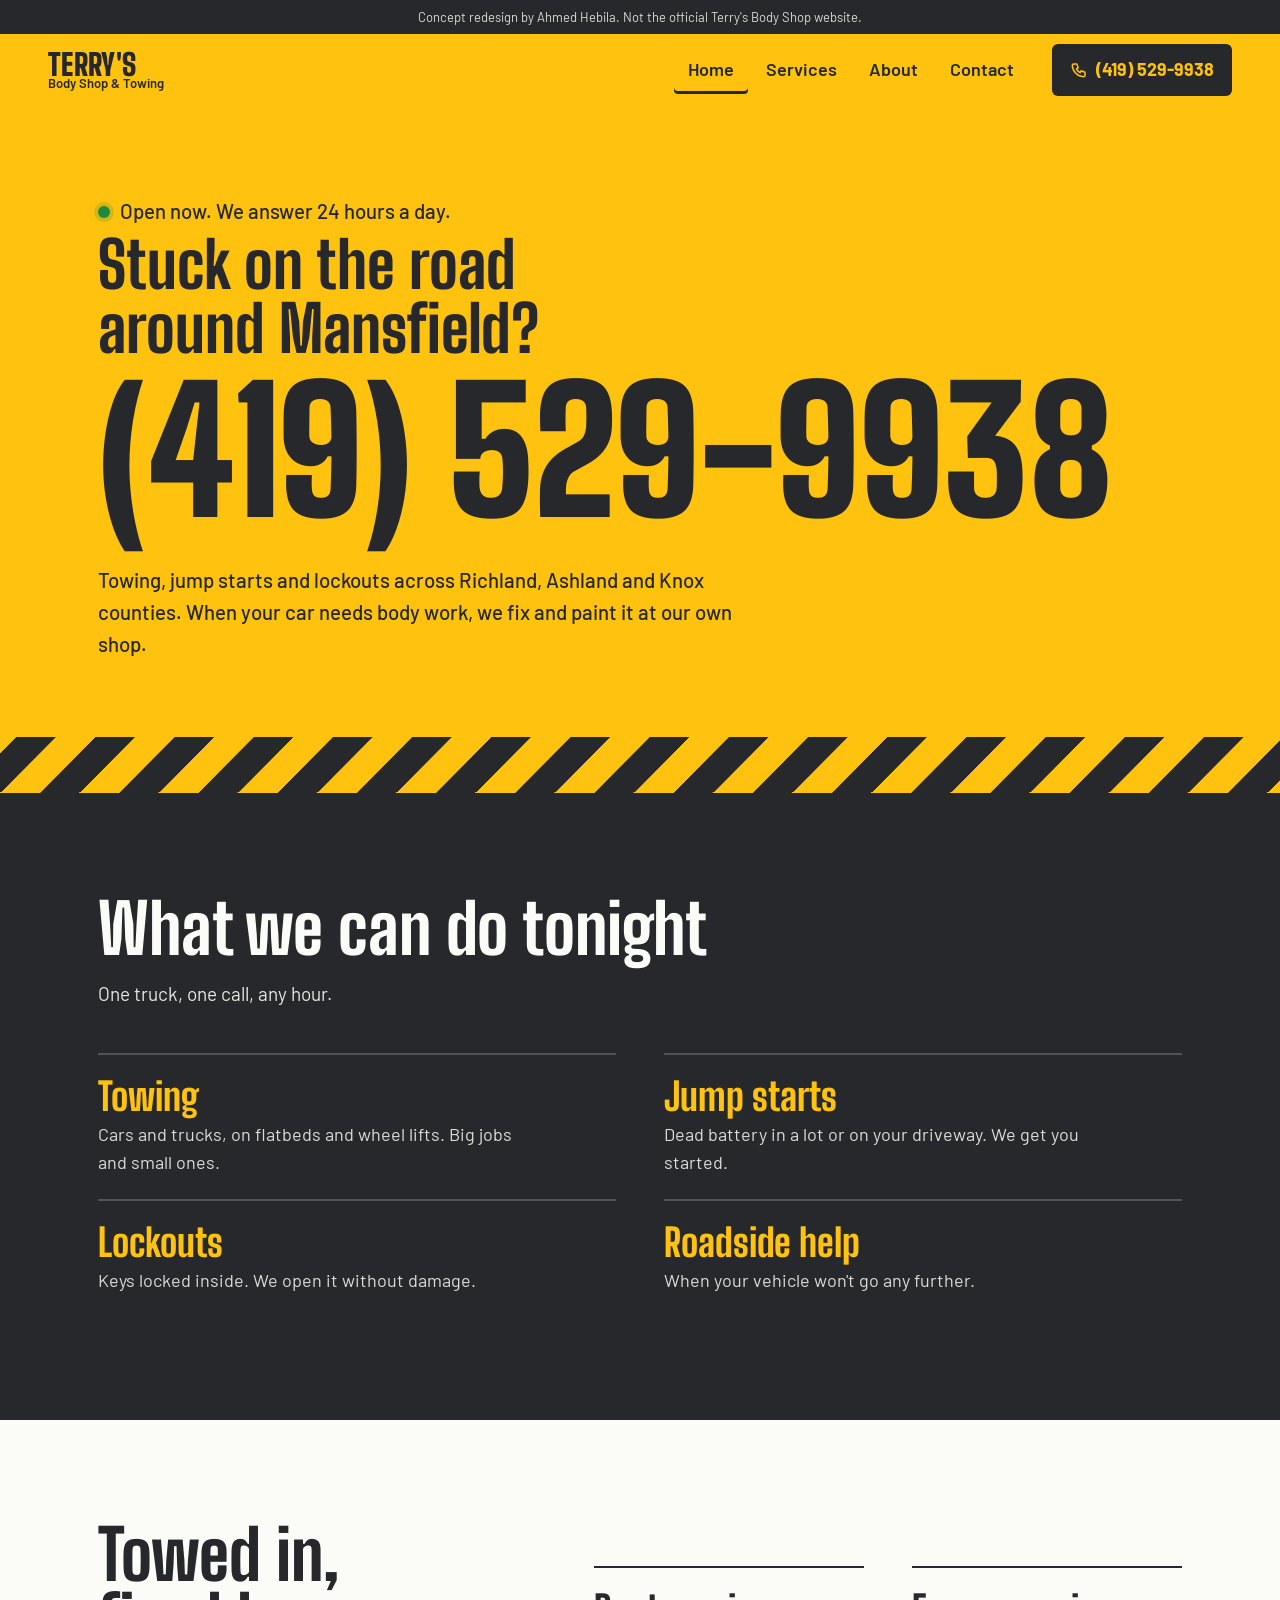
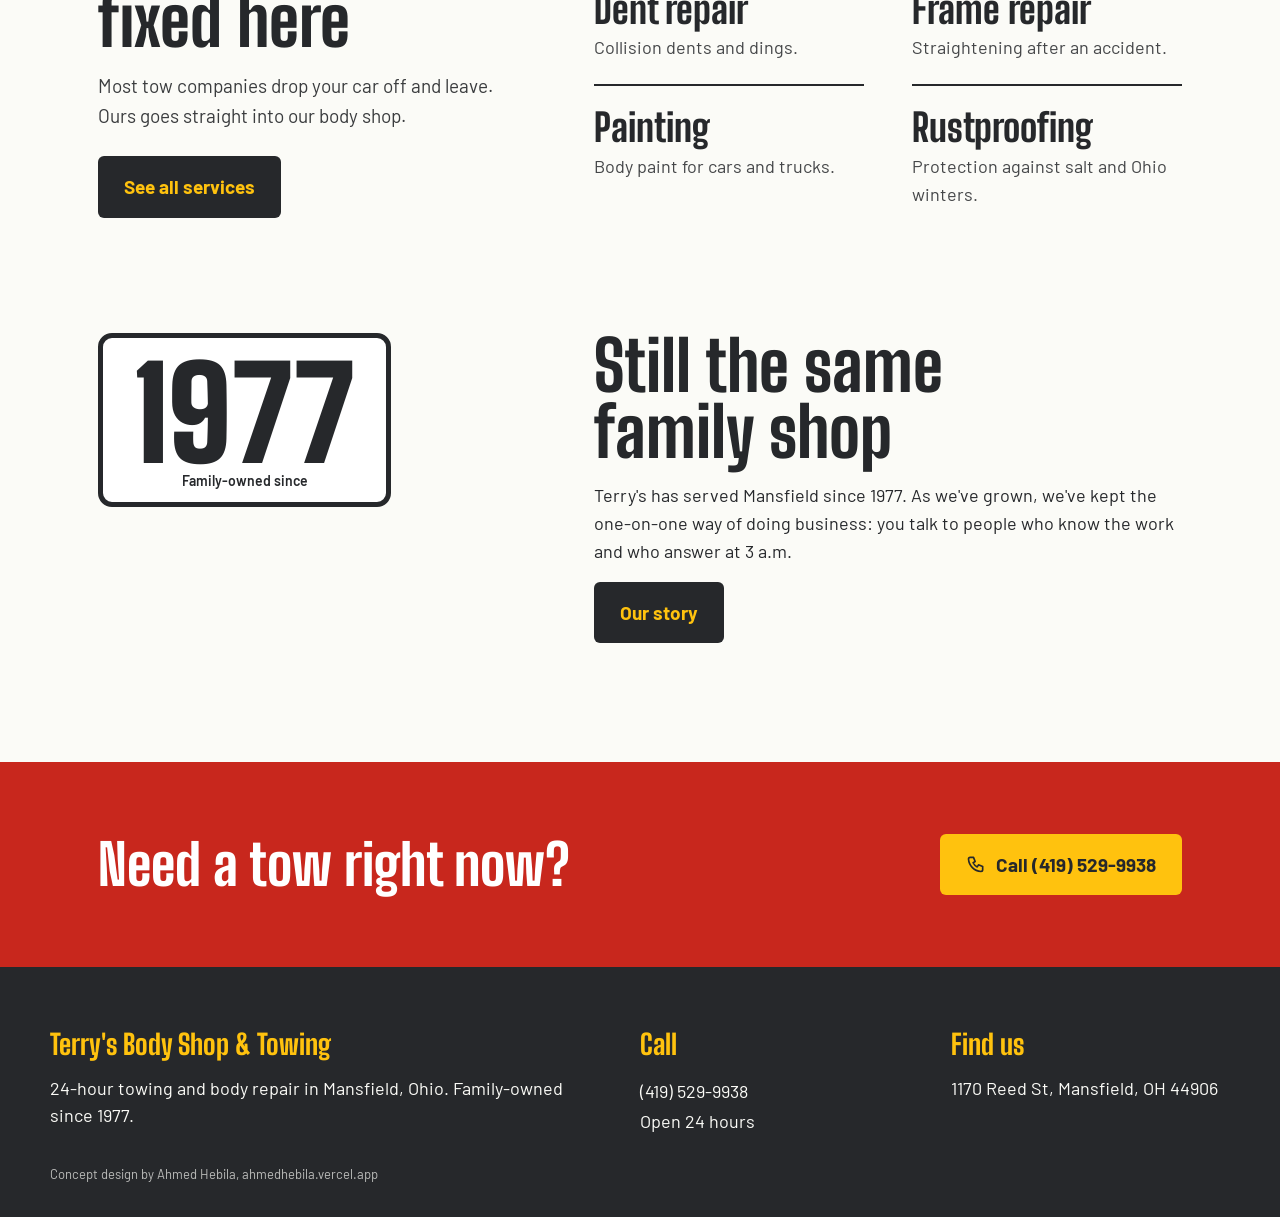
==== commit 8a233450: "Bespoke design for this business Co-Authored-By: Claude Opus 5.5 <noreply@anthropic.com>" ====
--- a/index.html
+++ b/index.html
@@ -1,29 +1,50 @@
-<!doctype html><html lang="en"><head><meta charset="utf-8"><meta name="viewport" content="width=device-width,initial-scale=1,viewport-fit=cover">
-<meta name="robots" content="noindex,nofollow"><title>Terry&#x27;s Body Shop &amp; Towing | 24/7 Towing in Mansfield, OH</title><meta name="description" content="Terry&#x27;s Body Shop &amp; Towing: family-owned 24/7 towing, roadside assistance and auto body repair in Mansfield, Ohio since 1977.">
-<meta name="theme-color" content="#0a0b0d">
+<!doctype html>
+<html lang="en" dir="ltr"><head>
+<meta charset="utf-8"><meta name="viewport" content="width=device-width,initial-scale=1,viewport-fit=cover">
+<meta name="robots" content="noindex,nofollow">
+<title>Terry&#x27;s Body Shop &amp; Towing | 24-hour towing in Mansfield, OH</title><meta name="description" content="Terry&#x27;s Body Shop &amp; Towing: 24/7 towing, roadside help and body repair in Mansfield, Ohio, family-owned since 1977.">
 <link rel="preconnect" href="https://fonts.googleapis.com"><link rel="preconnect" href="https://fonts.gstatic.com" crossorigin>
-<link href="https://fonts.googleapis.com/css2?family=Bricolage+Grotesque:opsz,wght@12..96,600;12..96,700;12..96,800&family=Geist:wght@400;500;600;700&family=Instrument+Serif:ital@1&display=swap" rel="stylesheet">
-<link rel="stylesheet" href="style.css"></head><body>
-<div class="concept">Concept redesign by Ahmed Hebila. Not the official Terry&#x27;s Body Shop website.</div>
-<header class="nav"><a class="brand" href="index.html"><i>T</i>Terry&#x27;s Body Shop</a><nav class="links"><a href="index.html" aria-current=page>Home</a><a href="services.html">Services</a><a href="about.html">About</a><a href="contact.html">Contact</a></nav>
-<a class="btn btn-acc" href="tel:+14195299938"><svg viewBox="0 0 24 24" fill="none" stroke="currentColor" stroke-width="1.8" stroke-linecap="round" stroke-linejoin="round" aria-hidden="true"><path d="M5 4h4l2 5-2.5 1.5a11 11 0 005 5L15 13l5 2v4a2 2 0 01-2 2A16 16 0 013 6a2 2 0 012-2z"/></svg>(419) 529-9938</a><button class="burger" aria-label="Open menu"><svg width="20" height="20" viewBox="0 0 24 24" fill="none" stroke="currentColor" stroke-width="2"><path d="M4 8h16M4 16h16"/></svg></button></header>
-<main>
-<section class="hero"><div class="hero-bg"><img src="https://images.unsplash.com/photo-1730514784243-f0e7f09c9f50?auto=format&fit=crop&w=2000&q=75" alt="" fetchpriority="high"></div><div class="wrap" style="width:100%">
-<span class="chip rv"><span class="live"></span>Open 24/7 · Family-owned since 1977</span>
-<h1 class="display rv d1">Stranded? <span class="serif acc">We're on the way.</span></h1>
-<div class="hero-row"><div><p class="lead rv d2">24/7 towing, roadside help and auto body repair for Richland, Ashland and Knox counties. One call gets your car off the road and into the shop.</p><div class="ctas rv d3"><a class="btn btn-acc" href="tel:+14195299938"><svg viewBox="0 0 24 24" fill="none" stroke="currentColor" stroke-width="1.8" stroke-linecap="round" stroke-linejoin="round" aria-hidden="true"><path d="M5 4h4l2 5-2.5 1.5a11 11 0 005 5L15 13l5 2v4a2 2 0 01-2 2A16 16 0 013 6a2 2 0 012-2z"/></svg>Call (419) 529-9938</a><a class="btn btn-glass" href="services.html">All services <svg viewBox="0 0 24 24" fill="none" stroke="currentColor" stroke-width="1.8" stroke-linecap="round" stroke-linejoin="round" aria-hidden="true"><path d="M5 12h14M13 6l6 6-6 6"/></svg></a></div></div>
-<div class="stats rv d3"><div class="stat"><b>24/7</b><span>Every day of the year</span></div><div class="stat"><b>1977</b><span>Family-owned since</span></div><div class="stat"><b data-count="3" data-suffix="">3</b><span>Counties served</span></div></div></div></div></section>
-<div class="marquee" aria-hidden="true"><div class="track"><span>24/7 Towing</span><span>Roadside Assistance</span><span>Jump Starts</span><span>Lockouts</span><span>Dent Repair</span><span>Frame Repair</span><span>Painting</span><span>Rustproofing</span><span>Junk Car Removal</span><span>24/7 Towing</span><span>Roadside Assistance</span><span>Jump Starts</span><span>Lockouts</span><span>Dent Repair</span><span>Frame Repair</span><span>Painting</span><span>Rustproofing</span><span>Junk Car Removal</span></div></div>
-<section><div class="wrap"><div class="head"><div><span class="kicker rv">What we do</span><h2 class="display h2 rv d1">From the roadside <span class="serif acc">to the paint booth.</span></h2></div><p class="sub rv d2">Most tow companies drop your car off and leave. We can tow it, fix the body and paint it in the same place.</p></div>
-<div class="bento"><div class="tile photo w8 tall rv"><img src="https://images.unsplash.com/photo-1686966933735-305bd8fe0a77?auto=format&fit=crop&w=1400&q=75" alt="" loading="lazy"><div class="cap"><span class="kicker" style="color:#fff">Towing</span><h3 style="font-size:clamp(30px,3.4vw,46px)">Flatbeds and wheel lifts, day or night</h3><p>Cars and trucks, jobs big and small, across Richland, Ashland and Knox counties.</p></div></div><div class="tile acc rv d1"><div class="big">24/7</div><p style="margin-top:14px;font-weight:600">We answer the phone at any hour, every day</p></div><div class="tile  rv d0"><span class="num">01</span><div class="ic"><svg viewBox="0 0 24 24" fill="none" stroke="currentColor" stroke-width="1.8" stroke-linecap="round" stroke-linejoin="round" aria-hidden="true"><path d="M13 2L4 14h7l-1 8 9-12h-7l1-8z"/></svg></div><h3>Jump starts</h3><p>Dead battery? We&#x27;ll get you going.</p></div><div class="tile  rv d1"><span class="num">02</span><div class="ic"><svg viewBox="0 0 24 24" fill="none" stroke="currentColor" stroke-width="1.8" stroke-linecap="round" stroke-linejoin="round" aria-hidden="true"><path d="M15 7a4 4 0 11-3.9 4.9L3 20v-3h3v-3h3l1.1-1.1A4 4 0 0115 7z"/></svg></div><h3>Lockouts</h3><p>Keys locked inside? We&#x27;ll open it without damage.</p></div><div class="tile  rv d2"><span class="num">03</span><div class="ic"><svg viewBox="0 0 24 24" fill="none" stroke="currentColor" stroke-width="1.8" stroke-linecap="round" stroke-linejoin="round" aria-hidden="true"><path d="M3 15c2-6 6-9 9-9s7 3 9 9M3 15h18v3H3z"/></svg></div><h3>Body &amp; paint</h3><p>Dents, frame repair, painting and rustproofing.</p></div><div class="tile  rv d0"><span class="num">04</span><div class="ic"><svg viewBox="0 0 24 24" fill="none" stroke="currentColor" stroke-width="1.8" stroke-linecap="round" stroke-linejoin="round" aria-hidden="true"><path d="M4 7h16M9 7V4h6v3m-9 0l1 13h10l1-13"/></svg></div><h3>Junk car removal</h3><p>Old vehicle taking up space? We haul it away.</p></div></div></div></section>
-<section class="light"><div class="wrap split"><div class="frame rv"><img src="https://images.unsplash.com/photo-1727893304219-063d142ce6f3?auto=format&fit=crop&w=1200&q=75" alt="" loading="lazy"><div class="badge"><b>Since 1977</b><span>Family-owned and proudly serving our community.</span></div></div>
-<div><span class="kicker rv">Why Terry&#x27;s</span><h2 class="display h2 rv d1" style="color:var(--ink)">An honest, <span class="serif">one-on-one</span> shop.</h2><p class="sub rv d2">Even as we grow, we keep a personal relationship with every customer. Every customer deserves the best service, no matter the hour.</p><ul class="ticks rv d3"><li><svg viewBox="0 0 24 24" fill="none" stroke="currentColor" stroke-width="1.8" stroke-linecap="round" stroke-linejoin="round" aria-hidden="true"><path d="M5 12l4 4L19 6"/></svg><span>Open 24 hours, 7 days a week</span></li><li><svg viewBox="0 0 24 24" fill="none" stroke="currentColor" stroke-width="1.8" stroke-linecap="round" stroke-linejoin="round" aria-hidden="true"><path d="M5 12l4 4L19 6"/></svg><span>Tow and body shop under one roof</span></li><li><svg viewBox="0 0 24 24" fill="none" stroke="currentColor" stroke-width="1.8" stroke-linecap="round" stroke-linejoin="round" aria-hidden="true"><path d="M5 12l4 4L19 6"/></svg><span>Fully licensed and equipped</span></li><li><svg viewBox="0 0 24 24" fill="none" stroke="currentColor" stroke-width="1.8" stroke-linecap="round" stroke-linejoin="round" aria-hidden="true"><path d="M5 12l4 4L19 6"/></svg><span>Family-owned in Mansfield since 1977</span></li></ul>
-<div class="ctas rv d3"><a class="btn btn-dark" href="about.html">About <svg viewBox="0 0 24 24" fill="none" stroke="currentColor" stroke-width="1.8" stroke-linecap="round" stroke-linejoin="round" aria-hidden="true"><path d="M5 12h14M13 6l6 6-6 6"/></svg></a></div></div></div></section>
-<section><div class="wrap"><div class="head"><div><span class="kicker rv">How it works</span><h2 class="display h2 rv d1">Three steps. <span class="serif acc">One call.</span></h2></div></div><div class="steps"><div class="step rv d0"><h3>Call us any time</h3><p>Day or night, tell us where you are and what happened.</p></div><div class="step rv d1"><h3>We come to you</h3><p>We get to you as fast as we can, with the right truck for the job.</p></div><div class="step rv d2"><h3>Tow, fix or get moving</h3><p>A jump start on the spot, or a tow to our shop for body and paint work.</p></div></div></div></section>
-<section style="padding-top:0"><div class="wrap"><div class="cta rv"><span class="kicker">24/7 dispatch</span><h2 class="display" style="margin-top:16px">Need a tow <span class="serif">right now?</span></h2>
-<div class="ctas"><a class="btn btn-acc" href="tel:+14195299938"><svg viewBox="0 0 24 24" fill="none" stroke="currentColor" stroke-width="1.8" stroke-linecap="round" stroke-linejoin="round" aria-hidden="true"><path d="M5 4h4l2 5-2.5 1.5a11 11 0 005 5L15 13l5 2v4a2 2 0 01-2 2A16 16 0 013 6a2 2 0 012-2z"/></svg>(419) 529-9938</a><a class="btn btn-glass" href="contact.html">Get an estimate <svg viewBox="0 0 24 24" fill="none" stroke="currentColor" stroke-width="1.8" stroke-linecap="round" stroke-linejoin="round" aria-hidden="true"><path d="M5 12h14M13 6l6 6-6 6"/></svg></a></div></div></div></section></main>
-<footer><div class="wrap"><div class="fcols"><div><h4>Terry&#x27;s Body Shop</h4><p style="color:#d1d5db;max-width:40ch">24/7 towing, roadside assistance, junk car removal and auto body repair for Richland, Ashland and Knox counties.</p></div>
-<div><h4>Pages</h4><a href="index.html">Home</a><a href="services.html">Services</a><a href="about.html">About</a><a href="contact.html">Contact</a></div><div><h4>Contact</h4><a href="tel:+14195299938">(419) 529-9938</a><span>1170 Reed St, Mansfield, OH 44906</span><span>Open 24 hours, 7 days</span></div></div>
-<div class="wordmark">Terry&#x27;s 24/7</div><div class="legal"><span>© Terry&#x27;s Body Shop</span><span>Concept design by Ahmed Hebila · ahmedhebila.vercel.app</span></div></div></footer>
-<div class="actionbar"><a class="btn btn-acc" href="tel:+14195299938"><svg viewBox="0 0 24 24" fill="none" stroke="currentColor" stroke-width="1.8" stroke-linecap="round" stroke-linejoin="round" aria-hidden="true"><path d="M5 4h4l2 5-2.5 1.5a11 11 0 005 5L15 13l5 2v4a2 2 0 01-2 2A16 16 0 013 6a2 2 0 012-2z"/></svg>Call now</a><a class="btn btn-glass" href="contact.html">Get an estimate</a></div>
-<script src="site.js"></script></body></html>+<link href="https://fonts.googleapis.com/css2?family=Big+Shoulders+Display:wght@800;900&family=Barlow:wght@400;500;600;700&display=swap" rel="stylesheet">
+<link rel="stylesheet" href="style.css">
+</head><body>
+<a class="skip" href="#main">Skip to content</a>
+<p class="ribbon">Concept redesign by Ahmed Hebila. Not the official Terry&#x27;s Body Shop website.</p>
+<header class="site-head">
+  <a class="brand" href="index.html"><span>Terry's<small>Body Shop & Towing</small></span></a>
+  <nav class="site-nav" data-nav aria-label="Main"><a href="index.html" aria-current="page">Home</a><a href="services.html">Services</a><a href="about.html">About</a><a href="contact.html">Contact</a></nav>
+  <a class="head-call" href="tel:+14195299938"><svg width="18" height="18" viewBox="0 0 24 24" fill="none" stroke="currentColor" stroke-width="2" stroke-linecap="round" stroke-linejoin="round" aria-hidden="true"><path d="M5 4h4l2 5-2.5 1.5a11 11 0 005 5L15 13l5 2v4a2 2 0 01-2 2A16 16 0 013 6a2 2 0 012-2z"/></svg><span>(419) 529-9938</span></a>
+  <button class="menu" data-menu aria-expanded="false" aria-label="Menu"><svg width="22" height="22" viewBox="0 0 24 24" fill="none" stroke="currentColor" stroke-width="2" stroke-linecap="round" stroke-linejoin="round" aria-hidden="true"><path d="M4 7h16M4 12h16M4 17h16"/></svg></button>
+</header>
+<main id="main">
+<section class="hero"><div class="wrap">
+  <p class="open-now"><i></i>Open now. We answer 24 hours a day.</p>
+  <h1>Stuck on the road around Mansfield?</h1>
+  <a class="dial" href="tel:+14195299938" aria-label="Call (419) 529-9938">(419) 529-9938</a>
+  <p>Towing, jump starts and lockouts across Richland, Ashland and Knox counties. When your car needs body work, we fix and paint it at our own shop.</p>
+</div></section>
+<div class="hazard" role="presentation"></div>
+<section class="band dark"><div class="wrap">
+  <h2>What we can do tonight</h2>
+  <p class="lede">One truck, one call, any hour.</p>
+  <ul class="signs"><li><b>Towing</b><span>Cars and trucks, on flatbeds and wheel lifts. Big jobs and small ones.</span></li><li><b>Jump starts</b><span>Dead battery in a lot or on your driveway. We get you started.</span></li><li><b>Lockouts</b><span>Keys locked inside. We open it without damage.</span></li><li><b>Roadside help</b><span>When your vehicle won&#x27;t go any further.</span></li></ul>
+</div></section>
+<section class="band"><div class="wrap split">
+  <div><h2>Towed in, fixed here</h2><p class="lede">Most tow companies drop your car off and leave. Ours goes straight into our body shop.</p>
+  <p style="margin-top:26px"><a class="btn btn-dark" href="services.html">See all services</a></p></div>
+  <div><ul class="signs"><li><b>Dent repair</b><span>Collision dents and dings.</span></li><li><b>Frame repair</b><span>Straightening after an accident.</span></li><li><b>Painting</b><span>Body paint for cars and trucks.</span></li><li><b>Rustproofing</b><span>Protection against salt and Ohio winters.</span></li></ul></div>
+</div></section>
+<section class="band" style="padding-top:0"><div class="wrap split">
+  <div><span class="plate">1977<small>Family-owned since</small></span></div>
+  <div class="prose"><h2>Still the same family shop</h2>
+  <p>Terry's has served Mansfield since 1977. As we've grown, we've kept the one-on-one way of doing business: you talk to people who know the work and who answer at 3 a.m.</p>
+  <p><a class="btn btn-dark" href="about.html">Our story</a></p></div>
+</div></section>
+<section class="callout"><div class="wrap"><h2>Need a tow right now?</h2><a class="btn btn-yellow" href="tel:+14195299938"><svg width="20" height="20" viewBox="0 0 24 24" fill="none" stroke="currentColor" stroke-width="2" stroke-linecap="round" stroke-linejoin="round" aria-hidden="true"><path d="M5 4h4l2 5-2.5 1.5a11 11 0 005 5L15 13l5 2v4a2 2 0 01-2 2A16 16 0 013 6a2 2 0 012-2z"/></svg> Call (419) 529-9938</a></div></section>
+</main>
+<footer class="site-foot"><div class="foot"><div><h3>Terry's Body Shop & Towing</h3><p>24-hour towing and body repair in Mansfield, Ohio. Family-owned since 1977.</p></div>
+     <div><h3>Call</h3><a href="tel:+14195299938">(419) 529-9938</a><span>Open 24 hours</span></div><div><h3>Find us</h3><span>1170 Reed St, Mansfield, OH 44906</span></div></div>
+  <p class="credit">Concept design by Ahmed Hebila, ahmedhebila.vercel.app</p>
+</footer>
+<a class="float-call" href="tel:+14195299938"><svg width="20" height="20" viewBox="0 0 24 24" fill="none" stroke="currentColor" stroke-width="2" stroke-linecap="round" stroke-linejoin="round" aria-hidden="true"><path d="M5 4h4l2 5-2.5 1.5a11 11 0 005 5L15 13l5 2v4a2 2 0 01-2 2A16 16 0 013 6a2 2 0 012-2z"/></svg><span>Call (419) 529-9938</span></a>
+<script src="site.js"></script>
+</body></html>
--- a/style.css
+++ b/style.css
@@ -1,222 +1,113 @@
-/* 2026 small-business site system — Ahmed Hebila */
-:root{
-  --bg:#0a0b0d; --bg-2:#111317; --bg-3:#181b21; --line:#ffffff14; --line-2:#ffffff24;
-  --text:#f3f4f6; --muted:#9aa1ab; --dim:#6b7280;
-  --paper:#f4f1ea; --paper-2:#ebe6db; --ink:#121212; --ink-muted:#5d5a54;
-  --accent:#ff6b2c; --accent-2:#ffb38a; --on-accent:#140700;
-  --r:22px; --r-sm:14px; --max:1240px;
-  --ease:cubic-bezier(.2,.7,.1,1);
+
+*{box-sizing:border-box;margin:0;padding:0}
+html{-webkit-text-size-adjust:100%;scroll-behavior:smooth}
+img,svg{display:block;max-width:100%}
+a{color:inherit}
+.skip{position:absolute;left:-999px;top:0;z-index:999;padding:10px 14px;background:#000;color:#fff}
+.skip:focus{left:8px;top:8px}
+:focus-visible{outline:3px solid currentColor;outline-offset:3px}
+.ribbon{font-size:13px;text-align:center;padding:7px 16px}
+.site-head{display:flex;align-items:center;gap:24px;padding:0 clamp(16px,4vw,48px);min-height:72px;position:relative;z-index:20}
+.brand{text-decoration:none;display:flex;align-items:center;gap:10px;margin-right:auto}
+.site-nav{display:flex;gap:4px}
+.site-nav a{text-decoration:none;padding:10px 14px}
+.head-call{display:inline-flex;align-items:center;gap:8px;text-decoration:none;white-space:nowrap}
+.menu{display:none;background:none;border:0;color:inherit;width:44px;height:44px;cursor:pointer;place-items:center}
+.float-call{display:none}
+.credit{font-size:13px;opacity:.7;margin-top:28px}
+@media (max-width:820px){
+  .site-nav{display:none;position:absolute;left:0;right:0;top:100%;flex-direction:column;padding:8px 16px 16px}
+  .site-nav.open{display:flex}
+  .site-nav a{padding:14px 4px;font-size:18px}
+  .menu{display:grid}
+  .head-call span{display:none}
+  .float-call{display:flex;position:fixed;left:12px;right:12px;bottom:12px;z-index:50;justify-content:center;align-items:center;gap:10px;text-decoration:none;padding:16px;font-size:17px}
+  body{padding-bottom:80px}
 }
-*{box-sizing:border-box;margin:0;padding:0}
-html{scroll-behavior:smooth;-webkit-text-size-adjust:100%}
-body{font-family:"Geist","Inter",system-ui,sans-serif;background:var(--bg);color:var(--text);line-height:1.55;-webkit-font-smoothing:antialiased;overflow-x:hidden}
-img{display:block;max-width:100%}
-a{color:inherit;text-decoration:none}
-.wrap{max-width:var(--max);margin:0 auto;padding:0 24px}
-.display{font-family:"Bricolage Grotesque",system-ui,sans-serif;font-weight:700;letter-spacing:-.035em;line-height:.95}
-.serif{font-family:"Instrument Serif",Georgia,serif;font-style:italic;font-weight:400;letter-spacing:-.01em}
-.acc{color:var(--accent)}
+@media (prefers-reduced-motion:reduce){*,*:before,*:after{animation:none!important;transition:none!important}}
 
-/* grain */
-body:after{content:"";position:fixed;inset:0;pointer-events:none;z-index:100;opacity:.06;mix-blend-mode:overlay;
-  background-image:url("data:image/svg+xml;utf8,<svg xmlns='http://www.w3.org/2000/svg' width='160' height='160'><filter id='n'><feTurbulence type='fractalNoise' baseFrequency='.9' numOctaves='3' stitchTiles='stitch'/></filter><rect width='100%' height='100%' filter='url(%23n)'/></svg>")}
+:root{--yellow:#FFC20E;--asphalt:#26282B;--white:#FBFBF7;--red:#C8271D;--grey:#6E7175;
+--sign:"Big Shoulders Display",Impact,sans-serif;--body:"Barlow",system-ui,sans-serif}
+body{font-family:var(--body);font-size:18px;line-height:1.55;color:var(--asphalt);background:var(--white)}
+.ribbon{background:var(--asphalt);color:#d9d9d4}
+.site-head{background:var(--yellow)}
+.brand{font-family:var(--sign);font-weight:900;font-size:30px;line-height:.9;letter-spacing:.01em;text-transform:uppercase}
+.brand small{display:block;font-family:var(--body);font-weight:600;font-size:13px;letter-spacing:0;text-transform:none}
+.site-nav a{font-weight:600;border-radius:4px}
+.site-nav a:hover{background:#00000012}
+.site-nav a[aria-current]{box-shadow:inset 0 -3px 0 var(--asphalt)}
+.head-call{background:var(--asphalt);color:var(--yellow);font-weight:700;padding:12px 18px;border-radius:6px}
+.site-nav.open{background:var(--yellow)}
+.wrap{max-width:1180px;margin:0 auto;padding:0 clamp(16px,4vw,48px)}
 
-/* concept ribbon */
-.concept{position:relative;z-index:60;background:var(--accent);color:var(--on-accent);font-size:12.5px;font-weight:600;text-align:center;padding:7px 14px}
+/* hero: the phone number is the headline */
+.hero{background:var(--yellow);padding:clamp(40px,7vw,96px) 0 clamp(48px,6vw,80px)}
+.hero h1{font-family:var(--sign);font-weight:800;font-size:clamp(34px,5vw,64px);line-height:1;max-width:20ch;text-wrap:balance}
+.dial{display:block;font-family:var(--sign);font-weight:900;font-size:clamp(50px,13.4vw,188px);line-height:.85;letter-spacing:-.01em;white-space:nowrap;text-decoration:none;margin:18px 0 40px;color:var(--asphalt);font-variant-numeric:lining-nums}
+.dial:hover{color:#000}
+.hero p{font-size:clamp(18px,1.6vw,21px);max-width:56ch;font-weight:500}
+.open-now{display:inline-flex;align-items:center;gap:10px;font-weight:700;margin-bottom:6px}
+.open-now i{width:12px;height:12px;border-radius:50%;background:#1f8a3b;box-shadow:0 0 0 4px #1f8a3b33}
 
-/* floating pill nav */
-.nav{position:fixed;left:50%;transform:translateX(-50%);top:46px;z-index:50;width:min(calc(100% - 24px),1100px);
-  display:flex;align-items:center;justify-content:space-between;gap:12px;padding:8px 8px 8px 18px;border-radius:999px;
-  background:#0b0c0fb3;backdrop-filter:blur(18px) saturate(1.4);-webkit-backdrop-filter:blur(18px) saturate(1.4);border:1px solid var(--line-2);
-  transition:top .35s var(--ease)}
-.nav.scrolled{top:12px}
-.brand{display:flex;align-items:center;gap:10px;font-weight:700;font-size:15.5px;letter-spacing:-.01em;white-space:nowrap}
-.brand i{width:30px;height:30px;border-radius:9px;background:var(--accent);color:var(--on-accent);display:grid;place-items:center;font-style:normal;font-family:"Bricolage Grotesque";font-weight:800;font-size:16px}
-.links{display:flex;gap:2px}
-.links a{padding:9px 15px;border-radius:999px;font-size:14px;color:var(--muted);font-weight:500;transition:.2s}
-.links a:hover,.links a[aria-current]{color:var(--text);background:#ffffff10}
-.btn{display:inline-flex;align-items:center;justify-content:center;gap:9px;border-radius:999px;padding:13px 22px;font-weight:600;font-size:15px;border:0;cursor:pointer;font-family:inherit;transition:transform .25s var(--ease),background .2s,box-shadow .3s;white-space:nowrap}
-.btn:hover{transform:translateY(-2px)}
-.btn svg{width:18px;height:18px}
-.btn-acc{background:var(--accent);color:var(--on-accent);box-shadow:0 10px 40px -10px var(--accent)}
-.btn-acc:hover{box-shadow:0 16px 50px -8px var(--accent)}
-.btn-glass{background:#ffffff12;color:var(--text);border:1px solid var(--line-2);backdrop-filter:blur(10px)}
-.btn-glass:hover{background:#ffffff1f}
-.btn-dark{background:var(--ink);color:#fff}
-.nav .btn{padding:10px 18px;font-size:14px}
-.burger{display:none;width:42px;height:42px;border-radius:50%;border:0;background:#ffffff14;color:#fff;cursor:pointer}
+/* the one bold element: hazard band */
+.hazard{height:56px;background:repeating-linear-gradient(-45deg,var(--asphalt) 0 28px,var(--yellow) 28px 56px);background-size:79.2px 56px}
+.ready .hazard{animation:roll 1.4s cubic-bezier(.2,.7,.1,1) 1}
+@keyframes roll{from{background-position:-320px 0}to{background-position:0 0}}
 
-/* hero */
-.hero{position:relative;min-height:100svh;display:flex;align-items:flex-end;padding:180px 0 56px;overflow:hidden;isolation:isolate}
-.hero-bg{position:absolute;inset:0;z-index:-2}
-.hero-bg img{width:100%;height:100%;object-fit:cover;transform:scale(1.08);animation:kb 18s var(--ease) forwards}
-@keyframes kb{to{transform:scale(1)}}
-.hero:before{content:"";position:absolute;inset:0;z-index:-1;background:
-  radial-gradient(80% 60% at 85% 10%,color-mix(in srgb,var(--accent) 35%,transparent),transparent 60%),
-  linear-gradient(180deg,#0a0b0d99 0%,#0a0b0d55 35%,#0a0b0dee 78%,var(--bg) 100%)}
-.chip{display:inline-flex;align-items:center;gap:9px;padding:7px 14px 7px 10px;border-radius:999px;background:#ffffff12;border:1px solid var(--line-2);backdrop-filter:blur(10px);font-size:13.5px;font-weight:500}
-.live{width:8px;height:8px;border-radius:50%;background:#34d399;box-shadow:0 0 0 0 #34d39980;animation:ping 1.8s infinite}
-@keyframes ping{70%{box-shadow:0 0 0 9px #34d39900}100%{box-shadow:0 0 0 0 #34d39900}}
-.hero h1{font-size:clamp(48px,9.2vw,138px);margin:22px 0 24px;max-width:12ch}
-.hero h1 .serif{font-size:1.04em}
-.hero-row{display:grid;grid-template-columns:1.1fr .9fr;gap:40px;align-items:end}
-.lead{font-size:clamp(17px,1.5vw,20px);color:#d3d7dd;max-width:540px}
-.ctas{display:flex;gap:12px;flex-wrap:wrap;margin-top:30px}
-.stats{display:grid;grid-template-columns:repeat(3,1fr);gap:10px}
-.stat{background:#ffffff0d;border:1px solid var(--line-2);backdrop-filter:blur(14px);-webkit-backdrop-filter:blur(14px);border-radius:var(--r-sm);padding:18px 16px}
-.stat b{display:block;font-family:"Bricolage Grotesque";font-size:clamp(26px,3vw,38px);letter-spacing:-.03em;line-height:1}
-.stat span{font-size:13px;color:var(--muted)}
+/* sign list */
+.band{padding:clamp(56px,8vw,110px) 0}
+.dark{background:var(--asphalt);color:var(--white)}
+h2{font-family:var(--sign);font-weight:800;font-size:clamp(40px,5.4vw,76px);line-height:.95;margin-bottom:18px;text-wrap:balance}
+.lede{max-width:60ch;font-size:19px;opacity:.9}
+.signs{list-style:none;display:grid;grid-template-columns:1fr 1fr;gap:0 48px;margin-top:44px}
+.signs li{padding:22px 0;border-top:2px solid currentColor}
+.dark .signs li{border-color:#ffffff33}
+.signs b{display:block;font-family:var(--sign);font-weight:800;font-size:clamp(30px,3vw,40px);line-height:1}
+.signs span{display:block;margin-top:6px;opacity:.85;max-width:44ch}
+.dark .signs b{color:var(--yellow)}
 
-/* marquee */
-.marquee{border-block:1px solid var(--line);overflow:hidden;padding:22px 0;background:var(--bg)}
-.track{display:flex;gap:48px;width:max-content;animation:mq 38s linear infinite}
-.track span{font-family:"Bricolage Grotesque";font-size:clamp(22px,2.6vw,34px);font-weight:600;letter-spacing:-.02em;color:#ffffffd0;display:flex;align-items:center;gap:48px;white-space:nowrap}
-.track span:after{content:"✦";color:var(--accent);font-size:.6em}
-@keyframes mq{to{transform:translateX(-50%)}}
+.split{display:grid;grid-template-columns:5fr 7fr;gap:clamp(32px,6vw,90px);align-items:start}
+.plate{display:inline-block;border:5px solid var(--asphalt);border-radius:14px;padding:18px 30px 14px;background:#fff;font-family:var(--sign);font-weight:900;font-size:clamp(72px,10vw,150px);line-height:.9}
+.plate small{display:block;font-family:var(--body);font-size:14px;font-weight:600;text-align:center;margin-top:4px}
+.prose p{margin-bottom:16px;max-width:62ch}
 
-/* sections */
-section{padding:120px 0;position:relative}
-.kicker{display:inline-flex;align-items:center;gap:10px;font-size:13px;font-weight:600;letter-spacing:.12em;text-transform:uppercase;color:var(--accent)}
-.kicker:before{content:"";width:26px;height:1.5px;background:currentColor}
-.h2{font-size:clamp(38px,5.6vw,80px);margin:18px 0 18px;max-width:16ch}
-.sub{color:var(--muted);font-size:18px;max-width:600px}
-.head{display:flex;justify-content:space-between;align-items:end;gap:30px;flex-wrap:wrap;margin-bottom:56px}
-
-/* bento */
-.bento{display:grid;grid-template-columns:repeat(12,1fr);grid-auto-rows:minmax(220px,auto);gap:14px}
-.tile{position:relative;grid-column:span 4;background:var(--bg-2);border:1px solid var(--line);border-radius:var(--r);padding:28px;overflow:hidden;isolation:isolate;transition:border-color .3s,transform .4s var(--ease)}
-.tile:hover{border-color:var(--line-2);transform:translateY(-4px)}
-.tile:before{content:"";position:absolute;inset:0;z-index:-1;opacity:0;transition:opacity .3s;background:radial-gradient(420px circle at var(--x,50%) var(--y,50%),color-mix(in srgb,var(--accent) 22%,transparent),transparent 45%)}
-.tile:hover:before{opacity:1}
-.tile.w6{grid-column:span 6}.tile.w8{grid-column:span 8}.tile.w12{grid-column:span 12}.tile.tall{grid-row:span 2}
-.tile .ic{width:48px;height:48px;border-radius:14px;display:grid;place-items:center;background:color-mix(in srgb,var(--accent) 16%,transparent);color:var(--accent);margin-bottom:auto}
-.tile .ic svg{width:24px;height:24px}
-.tile h3{font-family:"Bricolage Grotesque";font-size:26px;letter-spacing:-.02em;margin:40px 0 8px;line-height:1.05}
-.tile p{color:var(--muted);font-size:15.5px;max-width:42ch}
-.tile .num{position:absolute;top:24px;right:26px;font-size:13px;color:var(--dim);font-variant-numeric:tabular-nums}
-.tile.photo{padding:0;min-height:300px}
-.tile.photo img{position:absolute;inset:0;width:100%;height:100%;object-fit:cover;z-index:-2;transition:transform .8s var(--ease)}
-.tile.photo:hover img{transform:scale(1.05)}
-.tile.photo:after{content:"";position:absolute;inset:0;z-index:-1;background:linear-gradient(180deg,transparent 30%,#000000d0)}
-.tile.photo .cap{position:absolute;left:28px;right:28px;bottom:26px}
-.tile.photo .cap h3{margin-top:0}
-.tile.photo .cap p{color:#e5e7eb}
-.tile.acc{background:var(--accent);color:var(--on-accent);border-color:transparent}
-.tile.acc p{color:color-mix(in srgb,var(--on-accent) 75%,transparent)}
-.tile.acc .ic{background:#00000018;color:var(--on-accent)}
-.tile.acc .big{font-family:"Bricolage Grotesque";font-size:clamp(64px,8vw,112px);letter-spacing:-.05em;line-height:.85;font-weight:800}
-
-/* light band */
-.light{background:var(--paper);color:var(--ink)}
-.light .sub{color:var(--ink-muted)}
-.light .kicker{color:color-mix(in srgb,var(--accent) 80%,#000)}
-.split{display:grid;grid-template-columns:1fr 1fr;gap:64px;align-items:center}
-.frame{position:relative;border-radius:28px;overflow:hidden;aspect-ratio:4/5;box-shadow:0 40px 80px -40px #00000060}
-.frame img{width:100%;height:100%;object-fit:cover}
-.frame .badge{position:absolute;left:18px;bottom:18px;right:18px;background:#ffffffe6;backdrop-filter:blur(10px);border-radius:16px;padding:16px 18px;color:var(--ink);display:flex;gap:14px;align-items:center}
-.frame .badge b{white-space:nowrap;font-family:"Bricolage Grotesque";font-size:34px;letter-spacing:-.03em;color:color-mix(in srgb,var(--accent) 85%,#000)}
-.ticks{list-style:none;display:grid;gap:14px;margin-top:30px}
-.ticks li{display:flex;gap:14px;align-items:flex-start;font-size:16.5px}
-.ticks li svg{flex:none;width:24px;height:24px;color:color-mix(in srgb,var(--accent) 85%,#000);margin-top:1px}
-
-/* steps */
-.steps{display:grid;grid-template-columns:repeat(3,1fr);gap:14px;counter-reset:s}
-.step{border-top:1.5px solid var(--line-2);padding-top:26px}
-.step:before{counter-increment:s;content:"0" counter(s);font-family:"Bricolage Grotesque";font-size:15px;color:var(--accent);font-weight:700}
-.step h3{font-family:"Bricolage Grotesque";font-size:28px;letter-spacing:-.02em;margin:18px 0 10px;line-height:1.05}
-.step p{color:var(--muted)}
-
-/* timeline */
-.timeline{display:grid;grid-template-columns:repeat(4,1fr);gap:14px}
-.tl{background:var(--bg-2);border:1px solid var(--line);border-radius:var(--r);padding:26px}
-.tl b{font-family:"Bricolage Grotesque";font-size:48px;letter-spacing:-.04em;color:var(--accent);line-height:1}
-.tl h3{font-size:18px;margin:16px 0 6px}
-.tl p{color:var(--muted);font-size:15px}
-
-/* chips list */
-.pills{display:flex;flex-wrap:wrap;gap:10px}
-.pills span{padding:11px 18px;border-radius:999px;border:1px solid var(--line-2);background:#ffffff08;font-weight:500}
-.light .pills span{border-color:#00000018;background:#ffffff}
-
-/* CTA */
-.cta{position:relative;border-radius:32px;overflow:hidden;padding:clamp(40px,7vw,90px);isolation:isolate;background:var(--bg-3);border:1px solid var(--line-2)}
-.cta:before{content:"";position:absolute;inset:-40%;z-index:-1;background:conic-gradient(from 180deg at 50% 50%,transparent,color-mix(in srgb,var(--accent) 45%,transparent),transparent 30%);filter:blur(60px);animation:spin 14s linear infinite}
-@keyframes spin{to{transform:rotate(1turn)}}
-.cta h2{font-size:clamp(40px,6.4vw,96px);max-width:14ch}
-.cta .ctas{margin-top:36px}
+.callout{background:var(--red);color:#fff;padding:clamp(40px,6vw,72px) 0}
+.callout .wrap{display:flex;flex-wrap:wrap;align-items:center;justify-content:space-between;gap:20px}
+.callout h2{margin:0;font-size:clamp(34px,4.4vw,60px)}
+.btn{display:inline-flex;align-items:center;gap:10px;text-decoration:none;font-weight:700;font-size:19px;padding:16px 26px;border-radius:6px;border:0;cursor:pointer;font-family:var(--body)}
+.btn-dark{background:var(--asphalt);color:var(--yellow)}
+.btn-yellow{background:var(--yellow);color:var(--asphalt)}
 
 /* page head */
-.phead{padding:200px 0 70px;position:relative;overflow:hidden}
-.phead:before{content:"";position:absolute;inset:0;z-index:-1;background:radial-gradient(60% 80% at 80% 0%,color-mix(in srgb,var(--accent) 28%,transparent),transparent 60%)}
-.phead h1{font-size:clamp(46px,8vw,120px);max-width:13ch;margin-top:18px}
-.phead p{color:var(--muted);font-size:19px;max-width:620px;margin-top:22px}
+.page-head{background:var(--yellow);padding:clamp(40px,6vw,80px) 0}
+.page-head h1{font-family:var(--sign);font-weight:900;font-size:clamp(48px,8vw,120px);line-height:.9;max-width:14ch}
+.page-head p{margin-top:16px;max-width:58ch;font-size:19px;font-weight:500}
+.chips{display:flex;flex-wrap:wrap;gap:10px;margin-top:26px}
+.chips span{border:2px solid var(--yellow);color:var(--yellow);padding:8px 16px;border-radius:999px;font-weight:600}
 
 /* contact */
-.cgrid{display:grid;grid-template-columns:1.1fr .9fr;gap:14px}
-.card{background:var(--bg-2);border:1px solid var(--line);border-radius:var(--r);padding:32px}
-.card h3{font-family:"Bricolage Grotesque";font-size:28px;letter-spacing:-.02em;margin-bottom:6px}
-label{display:block;font-size:13px;font-weight:600;color:var(--muted);margin:18px 0 8px}
-input,textarea,select{width:100%;padding:15px 16px;border-radius:14px;border:1px solid var(--line-2);background:#0c0d10;color:var(--text);font:inherit;font-size:15.5px;transition:border-color .2s,box-shadow .2s}
-input:focus,textarea:focus,select:focus{outline:0;border-color:var(--accent);box-shadow:0 0 0 4px color-mix(in srgb,var(--accent) 22%,transparent)}
-textarea{min-height:140px;resize:vertical}
+.contact{display:grid;grid-template-columns:7fr 5fr;gap:clamp(28px,5vw,64px)}
+label{display:block;font-weight:600;margin:18px 0 6px}
+input,select,textarea{width:100%;font:inherit;padding:14px;border:2px solid var(--asphalt);border-radius:6px;background:#fff}
+input:focus,select:focus,textarea:focus{outline:4px solid var(--yellow);outline-offset:0}
+textarea{min-height:130px}
 .row2{display:grid;grid-template-columns:1fr 1fr;gap:14px}
-.note{font-size:13.5px;color:var(--muted);margin-top:14px}
-.line{display:flex;gap:16px;align-items:center;padding:18px 0;border-bottom:1px solid var(--line)}
-.line:last-child{border:0}
-.line .ic{width:46px;height:46px;border-radius:14px;display:grid;place-items:center;background:color-mix(in srgb,var(--accent) 16%,transparent);color:var(--accent);flex:none}
-.line .ic svg{width:22px;height:22px}
-.line small{display:block;color:var(--muted);font-size:13px}
-.line strong{font-size:18px;font-weight:600;word-break:break-word}
-.hours{width:100%;border-collapse:collapse;font-size:15px}
-.hours td{padding:11px 0;border-bottom:1px solid var(--line)}
-.hours td:last-child{text-align:right;font-weight:600}
-.map{border-radius:var(--r);overflow:hidden;border:1px solid var(--line);min-height:320px;filter:grayscale(.3) contrast(1.05)}
-.map iframe{width:100%;height:100%;min-height:320px;border:0;display:block}
+[data-status]{margin-top:12px;font-weight:600}
+.facts{list-style:none}
+.facts li{padding:16px 0;border-bottom:2px solid #00000018}
+.facts small{display:block;color:var(--grey);font-size:15px}
+.facts a,.facts strong{font-weight:700;font-size:22px;text-decoration:none}
+.map{margin-top:24px;border:2px solid var(--asphalt);border-radius:6px;overflow:hidden}
+.map iframe{display:block;width:100%;height:300px;border:0}
 
-/* footer */
-footer{padding:90px 0 30px;border-top:1px solid var(--line);overflow:hidden}
-.fcols{display:grid;grid-template-columns:1.5fr 1fr 1fr;gap:40px}
-footer h4{font-size:13px;letter-spacing:.12em;text-transform:uppercase;color:var(--dim);margin-bottom:16px;font-weight:600}
-footer a,footer span{display:block;color:#d1d5db;padding:4px 0}
-footer a:hover{color:var(--accent)}
-.wordmark{font-family:"Bricolage Grotesque";font-weight:800;letter-spacing:-.06em;line-height:.8;font-size:clamp(56px,13.5vw,200px);margin-top:70px;background:linear-gradient(180deg,#ffffff26,#ffffff05);-webkit-background-clip:text;background-clip:text;color:transparent;white-space:nowrap}
-.legal{display:flex;justify-content:space-between;gap:12px;flex-wrap:wrap;color:var(--dim);font-size:13px;margin-top:24px}
+.site-foot{background:var(--asphalt);color:var(--white);padding:56px clamp(16px,4vw,48px) 32px}
+.foot{display:grid;grid-template-columns:2fr 1fr 1fr;gap:32px;max-width:1180px;margin:0 auto}
+.foot h3{font-family:var(--sign);font-weight:800;font-size:28px;color:var(--yellow);margin-bottom:8px}
+.foot a{display:block;text-decoration:none;padding:3px 0}
+.credit{max-width:1180px;margin-left:auto!important;margin-right:auto!important}
+.float-call{background:var(--asphalt);color:var(--yellow);font-weight:700;border-radius:8px;box-shadow:0 8px 24px #0005}
 
-/* mobile action bar */
-.actionbar{display:none}
-
-/* reveal */
-.rv{opacity:0;transform:translateY(28px);transition:opacity .9s var(--ease),transform .9s var(--ease)}
-.rv.in{opacity:1;transform:none}
-.rv.d1{transition-delay:.08s}.rv.d2{transition-delay:.16s}.rv.d3{transition-delay:.24s}
-@media (prefers-reduced-motion:reduce){*{animation:none!important;transition:none!important}.rv{opacity:1;transform:none}}
-
-@media (max-width:980px){
-  .hero-row,.split,.cgrid{grid-template-columns:1fr}
-  .tile,.tile.w6,.tile.w8{grid-column:span 6}
-  .timeline{grid-template-columns:1fr 1fr}
-  .steps{grid-template-columns:1fr}
-  .fcols{grid-template-columns:1fr 1fr}
-  section{padding:88px 0}
+@media (max-width:820px){
+  .signs,.split,.contact,.row2,.foot{grid-template-columns:1fr}
+  .hazard{height:36px}
 }
-@media (max-width:760px){
-  .links{display:none;position:absolute;top:calc(100% + 8px);left:0;right:0;flex-direction:column;padding:10px;border-radius:22px;background:#0b0c0ff2;border:1px solid var(--line-2)}
-  .links.open{display:flex}
-  .links a{padding:14px 16px;font-size:16px}
-  .nav .btn{display:none}
-  .burger{display:grid;place-items:center}
-  .nav{top:58px}
-  .concept{font-size:11.5px;padding:6px 12px}
-  .hero{padding-top:150px;min-height:92svh}
-  .stats{grid-template-columns:repeat(3,1fr)}
-  .stat{padding:14px 12px}
-  .tile,.tile.w6,.tile.w8,.tile.w12{grid-column:span 12}
-  .tile.tall{grid-row:auto}
-  .timeline,.row2,.fcols{grid-template-columns:1fr}
-  .actionbar{display:flex;position:fixed;z-index:70;left:10px;right:10px;bottom:10px;gap:8px;padding:8px;border-radius:999px;background:#0b0c0fe6;backdrop-filter:blur(16px);border:1px solid var(--line-2)}
-  .actionbar .btn{flex:1;padding:14px}
-  body{padding-bottom:84px}
-  .wrap{padding:0 18px}
-}
-
-:root{--accent:#ffc21a;--accent-2:#ffc21a;--on-accent:#1a1300}
